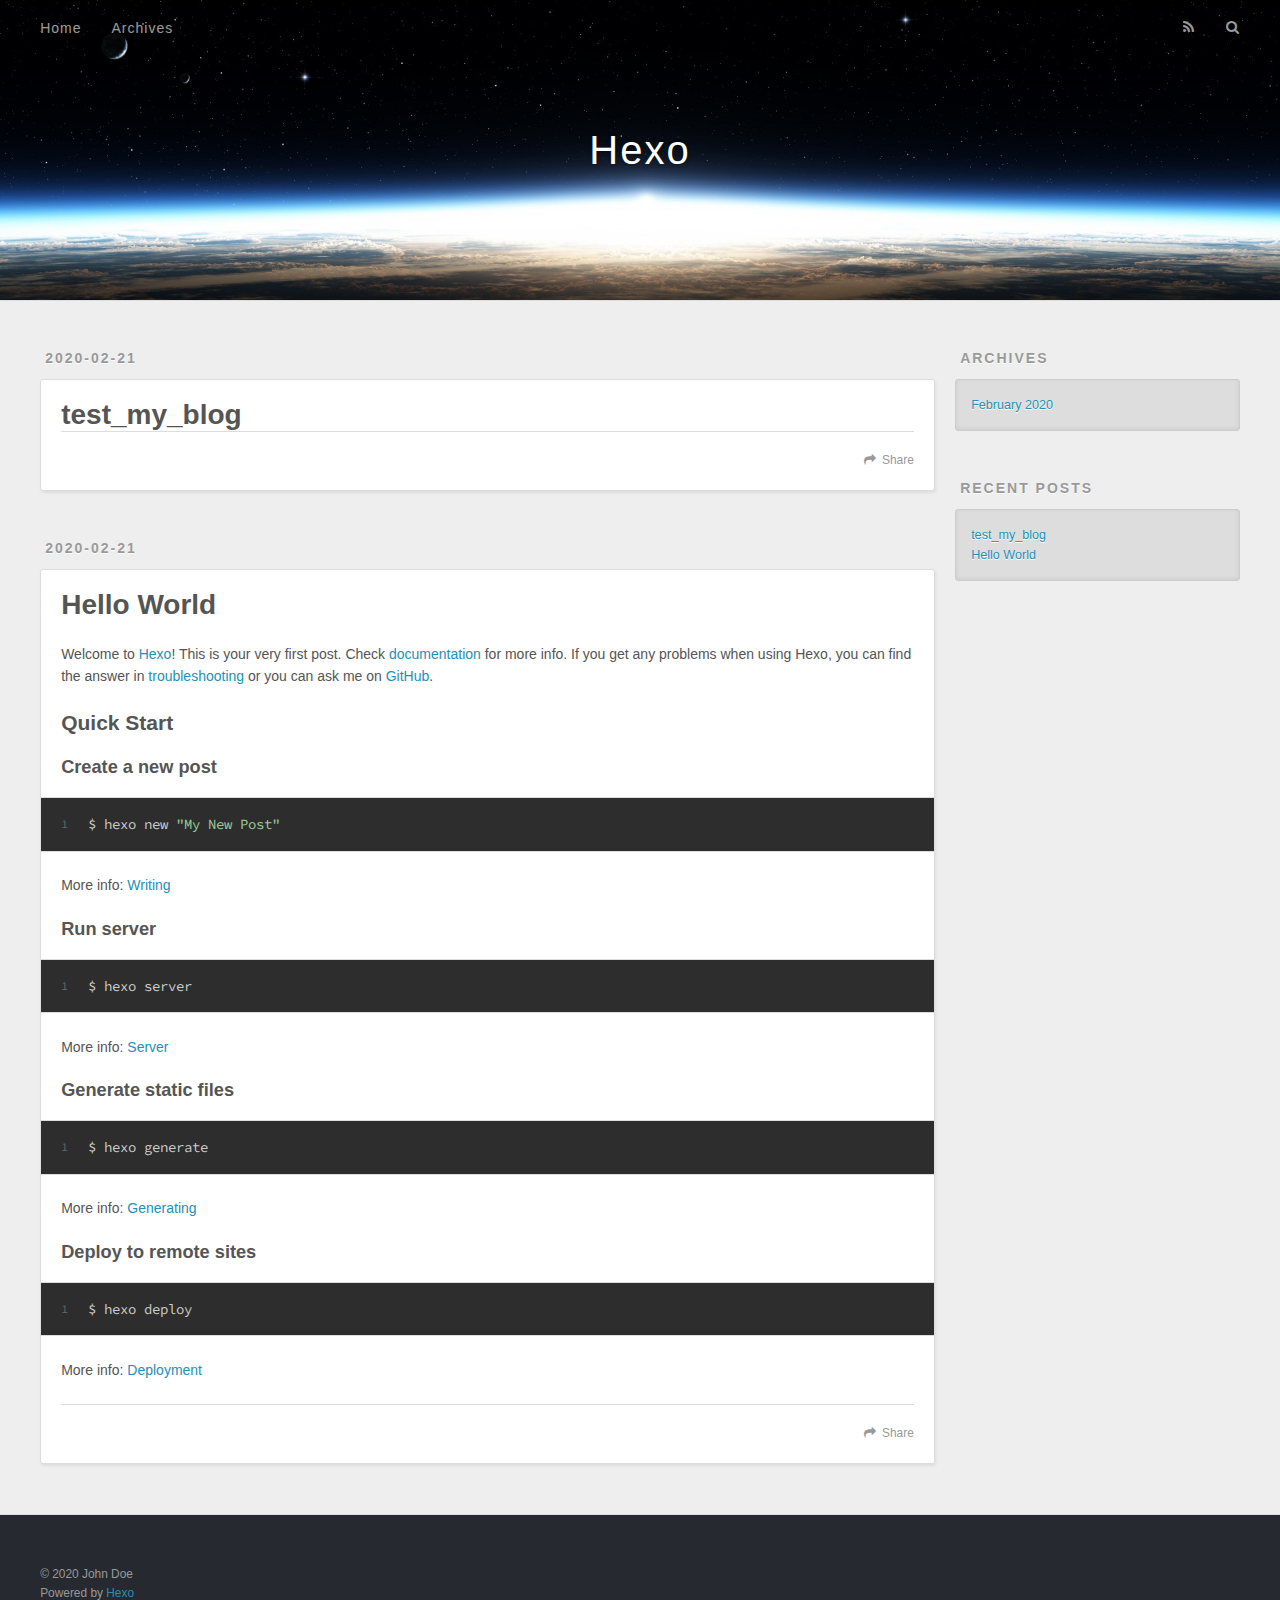
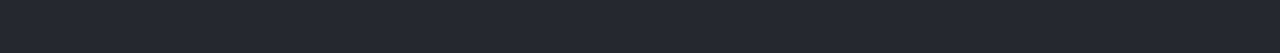
==== index.html @ 9b010bc3 "Site updated: 2020-02-21 20:29:27" ====
<!DOCTYPE html>
<html>
<head>
  <meta charset="utf-8">
  

  
  <title>Hexo</title>
  <meta name="viewport" content="width=device-width, initial-scale=1, maximum-scale=1">
  <meta property="og:type" content="website">
<meta property="og:title" content="Hexo">
<meta property="og:url" content="http://yoursite.com/index.html">
<meta property="og:site_name" content="Hexo">
<meta property="og:locale" content="en_US">
<meta property="article:author" content="John Doe">
<meta name="twitter:card" content="summary">
  
    <link rel="alternate" href="/atom.xml" title="Hexo" type="application/atom+xml">
  
  
    <link rel="icon" href="/favicon.png">
  
  
    <link href="//fonts.googleapis.com/css?family=Source+Code+Pro" rel="stylesheet" type="text/css">
  
  
<link rel="stylesheet" href="/css/style.css">

<meta name="generator" content="Hexo 4.2.0"></head>

<body>
  <div id="container">
    <div id="wrap">
      <header id="header">
  <div id="banner"></div>
  <div id="header-outer" class="outer">
    <div id="header-title" class="inner">
      <h1 id="logo-wrap">
        <a href="/" id="logo">Hexo</a>
      </h1>
      
    </div>
    <div id="header-inner" class="inner">
      <nav id="main-nav">
        <a id="main-nav-toggle" class="nav-icon"></a>
        
          <a class="main-nav-link" href="/">Home</a>
        
          <a class="main-nav-link" href="/archives">Archives</a>
        
      </nav>
      <nav id="sub-nav">
        
          <a id="nav-rss-link" class="nav-icon" href="/atom.xml" title="RSS Feed"></a>
        
        <a id="nav-search-btn" class="nav-icon" title="Search"></a>
      </nav>
      <div id="search-form-wrap">
        <form action="//google.com/search" method="get" accept-charset="UTF-8" class="search-form"><input type="search" name="q" class="search-form-input" placeholder="Search"><button type="submit" class="search-form-submit">&#xF002;</button><input type="hidden" name="sitesearch" value="http://yoursite.com"></form>
      </div>
    </div>
  </div>
</header>
      <div class="outer">
        <section id="main">
  
    <article id="post-test-my-blog" class="article article-type-post" itemscope itemprop="blogPost">
  <div class="article-meta">
    <a href="/2020/02/21/test-my-blog/" class="article-date">
  <time datetime="2020-02-21T12:22:37.000Z" itemprop="datePublished">2020-02-21</time>
</a>
    
  </div>
  <div class="article-inner">
    
    
      <header class="article-header">
        
  
    <h1 itemprop="name">
      <a class="article-title" href="/2020/02/21/test-my-blog/">test_my_blog</a>
    </h1>
  

      </header>
    
    <div class="article-entry" itemprop="articleBody">
      
        
      
    </div>
    <footer class="article-footer">
      <a data-url="http://yoursite.com/2020/02/21/test-my-blog/" data-id="ck6w5ihgx0000rcv45gil0htd" class="article-share-link">Share</a>
      
      
    </footer>
  </div>
  
</article>


  
    <article id="post-hello-world" class="article article-type-post" itemscope itemprop="blogPost">
  <div class="article-meta">
    <a href="/2020/02/21/hello-world/" class="article-date">
  <time datetime="2020-02-21T11:59:11.196Z" itemprop="datePublished">2020-02-21</time>
</a>
    
  </div>
  <div class="article-inner">
    
    
      <header class="article-header">
        
  
    <h1 itemprop="name">
      <a class="article-title" href="/2020/02/21/hello-world/">Hello World</a>
    </h1>
  

      </header>
    
    <div class="article-entry" itemprop="articleBody">
      
        <p>Welcome to <a href="https://hexo.io/" target="_blank" rel="noopener">Hexo</a>! This is your very first post. Check <a href="https://hexo.io/docs/" target="_blank" rel="noopener">documentation</a> for more info. If you get any problems when using Hexo, you can find the answer in <a href="https://hexo.io/docs/troubleshooting.html" target="_blank" rel="noopener">troubleshooting</a> or you can ask me on <a href="https://github.com/hexojs/hexo/issues" target="_blank" rel="noopener">GitHub</a>.</p>
<h2 id="Quick-Start"><a href="#Quick-Start" class="headerlink" title="Quick Start"></a>Quick Start</h2><h3 id="Create-a-new-post"><a href="#Create-a-new-post" class="headerlink" title="Create a new post"></a>Create a new post</h3><figure class="highlight bash"><table><tr><td class="gutter"><pre><span class="line">1</span><br></pre></td><td class="code"><pre><span class="line">$ hexo new <span class="string">"My New Post"</span></span><br></pre></td></tr></table></figure>

<p>More info: <a href="https://hexo.io/docs/writing.html" target="_blank" rel="noopener">Writing</a></p>
<h3 id="Run-server"><a href="#Run-server" class="headerlink" title="Run server"></a>Run server</h3><figure class="highlight bash"><table><tr><td class="gutter"><pre><span class="line">1</span><br></pre></td><td class="code"><pre><span class="line">$ hexo server</span><br></pre></td></tr></table></figure>

<p>More info: <a href="https://hexo.io/docs/server.html" target="_blank" rel="noopener">Server</a></p>
<h3 id="Generate-static-files"><a href="#Generate-static-files" class="headerlink" title="Generate static files"></a>Generate static files</h3><figure class="highlight bash"><table><tr><td class="gutter"><pre><span class="line">1</span><br></pre></td><td class="code"><pre><span class="line">$ hexo generate</span><br></pre></td></tr></table></figure>

<p>More info: <a href="https://hexo.io/docs/generating.html" target="_blank" rel="noopener">Generating</a></p>
<h3 id="Deploy-to-remote-sites"><a href="#Deploy-to-remote-sites" class="headerlink" title="Deploy to remote sites"></a>Deploy to remote sites</h3><figure class="highlight bash"><table><tr><td class="gutter"><pre><span class="line">1</span><br></pre></td><td class="code"><pre><span class="line">$ hexo deploy</span><br></pre></td></tr></table></figure>

<p>More info: <a href="https://hexo.io/docs/one-command-deployment.html" target="_blank" rel="noopener">Deployment</a></p>

      
    </div>
    <footer class="article-footer">
      <a data-url="http://yoursite.com/2020/02/21/hello-world/" data-id="ck6w5ihh20001rcv41kyg03ty" class="article-share-link">Share</a>
      
      
    </footer>
  </div>
  
</article>


  


</section>
        
          <aside id="sidebar">
  
    

  
    

  
    
  
    
  <div class="widget-wrap">
    <h3 class="widget-title">Archives</h3>
    <div class="widget">
      <ul class="archive-list"><li class="archive-list-item"><a class="archive-list-link" href="/archives/2020/02/">February 2020</a></li></ul>
    </div>
  </div>


  
    
  <div class="widget-wrap">
    <h3 class="widget-title">Recent Posts</h3>
    <div class="widget">
      <ul>
        
          <li>
            <a href="/2020/02/21/test-my-blog/">test_my_blog</a>
          </li>
        
          <li>
            <a href="/2020/02/21/hello-world/">Hello World</a>
          </li>
        
      </ul>
    </div>
  </div>

  
</aside>
        
      </div>
      <footer id="footer">
  
  <div class="outer">
    <div id="footer-info" class="inner">
      &copy; 2020 John Doe<br>
      Powered by <a href="http://hexo.io/" target="_blank">Hexo</a>
    </div>
  </div>
</footer>
    </div>
    <nav id="mobile-nav">
  
    <a href="/" class="mobile-nav-link">Home</a>
  
    <a href="/archives" class="mobile-nav-link">Archives</a>
  
</nav>
    

<script src="//ajax.googleapis.com/ajax/libs/jquery/2.0.3/jquery.min.js"></script>


  
<link rel="stylesheet" href="/fancybox/jquery.fancybox.css">

  
<script src="/fancybox/jquery.fancybox.pack.js"></script>




<script src="/js/script.js"></script>




  </div>
</body>
</html>
---- css/style.css ----
body {
  width: 100%;
}
body:before,
body:after {
  content: "";
  display: table;
}
body:after {
  clear: both;
}
html,
body,
div,
span,
applet,
object,
iframe,
h1,
h2,
h3,
h4,
h5,
h6,
p,
blockquote,
pre,
a,
abbr,
acronym,
address,
big,
cite,
code,
del,
dfn,
em,
img,
ins,
kbd,
q,
s,
samp,
small,
strike,
strong,
sub,
sup,
tt,
var,
dl,
dt,
dd,
ol,
ul,
li,
fieldset,
form,
label,
legend,
table,
caption,
tbody,
tfoot,
thead,
tr,
th,
td {
  margin: 0;
  padding: 0;
  border: 0;
  outline: 0;
  font-weight: inherit;
  font-style: inherit;
  font-family: inherit;
  font-size: 100%;
  vertical-align: baseline;
}
body {
  line-height: 1;
  color: #000;
  background: #fff;
}
ol,
ul {
  list-style: none;
}
table {
  border-collapse: separate;
  border-spacing: 0;
  vertical-align: middle;
}
caption,
th,
td {
  text-align: left;
  font-weight: normal;
  vertical-align: middle;
}
a img {
  border: none;
}
input,
button {
  margin: 0;
  padding: 0;
}
input::-moz-focus-inner,
button::-moz-focus-inner {
  border: 0;
  padding: 0;
}
@font-face {
  font-family: FontAwesome;
  font-style: normal;
  font-weight: normal;
  src: url("fonts/fontawesome-webfont.eot?v=#4.0.3");
  src: url("fonts/fontawesome-webfont.eot?#iefix&v=#4.0.3") format("embedded-opentype"), url("fonts/fontawesome-webfont.woff?v=#4.0.3") format("woff"), url("fonts/fontawesome-webfont.ttf?v=#4.0.3") format("truetype"), url("fonts/fontawesome-webfont.svg#fontawesomeregular?v=#4.0.3") format("svg");
}
html,
body,
#container {
  height: 100%;
}
body {
  background: #eee;
  font: 14px -apple-system, BlinkMacSystemFont, "Segoe UI", "Roboto", "Oxygen", "Ubuntu", "Cantarell", "Fira Sans", "Droid Sans", "Helvetica Neue", sans-serif;
  -webkit-text-size-adjust: 100%;
}
.outer {
  max-width: 1220px;
  margin: 0 auto;
  padding: 0 20px;
}
.outer:before,
.outer:after {
  content: "";
  display: table;
}
.outer:after {
  clear: both;
}
.inner {
  display: inline;
  float: left;
  width: 98.33333333333333%;
  margin: 0 0.833333333333333%;
}
.left,
.alignleft {
  float: left;
}
.right,
.alignright {
  float: right;
}
.clear {
  clear: both;
}
#container {
  position: relative;
}
.mobile-nav-on {
  overflow: hidden;
}
#wrap {
  height: 100%;
  width: 100%;
  position: absolute;
  top: 0;
  left: 0;
  -webkit-transition: 0.2s ease-out;
  -moz-transition: 0.2s ease-out;
  -ms-transition: 0.2s ease-out;
  transition: 0.2s ease-out;
  z-index: 1;
  background: #eee;
}
.mobile-nav-on #wrap {
  left: 280px;
}
@media screen and (min-width: 768px) {
  #main {
    display: inline;
    float: left;
    width: 73.33333333333333%;
    margin: 0 0.833333333333333%;
  }
}
.article-date,
.article-category-link,
.archive-year,
.widget-title {
  text-decoration: none;
  text-transform: uppercase;
  letter-spacing: 2px;
  color: #999;
  margin-bottom: 1em;
  margin-left: 5px;
  line-height: 1em;
  text-shadow: 0 1px #fff;
  font-weight: bold;
}
.article-inner,
.archive-article-inner {
  background: #fff;
  -webkit-box-shadow: 1px 2px 3px #ddd;
  box-shadow: 1px 2px 3px #ddd;
  border: 1px solid #ddd;
  border-radius: 3px;
}
.article-entry h1,
.widget h1 {
  font-size: 2em;
}
.article-entry h2,
.widget h2 {
  font-size: 1.5em;
}
.article-entry h3,
.widget h3 {
  font-size: 1.3em;
}
.article-entry h4,
.widget h4 {
  font-size: 1.2em;
}
.article-entry h5,
.widget h5 {
  font-size: 1em;
}
.article-entry h6,
.widget h6 {
  font-size: 1em;
  color: #999;
}
.article-entry hr,
.widget hr {
  border: 1px dashed #ddd;
}
.article-entry strong,
.widget strong {
  font-weight: bold;
}
.article-entry em,
.widget em,
.article-entry cite,
.widget cite {
  font-style: italic;
}
.article-entry sup,
.widget sup,
.article-entry sub,
.widget sub {
  font-size: 0.75em;
  line-height: 0;
  position: relative;
  vertical-align: baseline;
}
.article-entry sup,
.widget sup {
  top: -0.5em;
}
.article-entry sub,
.widget sub {
  bottom: -0.2em;
}
.article-entry small,
.widget small {
  font-size: 0.85em;
}
.article-entry acronym,
.widget acronym,
.article-entry abbr,
.widget abbr {
  border-bottom: 1px dotted;
}
.article-entry ul,
.widget ul,
.article-entry ol,
.widget ol,
.article-entry dl,
.widget dl {
  margin: 0 20px;
  line-height: 1.6em;
}
.article-entry ul ul,
.widget ul ul,
.article-entry ol ul,
.widget ol ul,
.article-entry ul ol,
.widget ul ol,
.article-entry ol ol,
.widget ol ol {
  margin-top: 0;
  margin-bottom: 0;
}
.article-entry ul,
.widget ul {
  list-style: disc;
}
.article-entry ol,
.widget ol {
  list-style: decimal;
}
.article-entry dt,
.widget dt {
  font-weight: bold;
}
#header {
  height: 300px;
  position: relative;
  border-bottom: 1px solid #ddd;
}
#header:before,
#header:after {
  content: "";
  position: absolute;
  left: 0;
  right: 0;
  height: 40px;
}
#header:before {
  top: 0;
  background: -webkit-linear-gradient(rgba(0,0,0,0.2), transparent);
  background: -moz-linear-gradient(rgba(0,0,0,0.2), transparent);
  background: -ms-linear-gradient(rgba(0,0,0,0.2), transparent);
  background: linear-gradient(rgba(0,0,0,0.2), transparent);
}
#header:after {
  bottom: 0;
  background: -webkit-linear-gradient(transparent, rgba(0,0,0,0.2));
  background: -moz-linear-gradient(transparent, rgba(0,0,0,0.2));
  background: -ms-linear-gradient(transparent, rgba(0,0,0,0.2));
  background: linear-gradient(transparent, rgba(0,0,0,0.2));
}
#header-outer {
  height: 100%;
  position: relative;
}
#header-inner {
  position: relative;
  overflow: hidden;
}
#banner {
  position: absolute;
  top: 0;
  left: 0;
  width: 100%;
  height: 100%;
  background: url("images/banner.jpg") center #000;
  -webkit-background-size: cover;
  -moz-background-size: cover;
  background-size: cover;
  z-index: -1;
}
#header-title {
  text-align: center;
  height: 40px;
  position: absolute;
  top: 50%;
  left: 0;
  margin-top: -20px;
}
#logo,
#subtitle {
  text-decoration: none;
  color: #fff;
  font-weight: 300;
  text-shadow: 0 1px 4px rgba(0,0,0,0.3);
}
#logo {
  font-size: 40px;
  line-height: 40px;
  letter-spacing: 2px;
}
#subtitle {
  font-size: 16px;
  line-height: 16px;
  letter-spacing: 1px;
}
#subtitle-wrap {
  margin-top: 16px;
}
#main-nav {
  float: left;
  margin-left: -15px;
}
.nav-icon,
.main-nav-link {
  float: left;
  color: #fff;
  opacity: 0.6;
  text-decoration: none;
  text-shadow: 0 1px rgba(0,0,0,0.2);
  -webkit-transition: opacity 0.2s;
  -moz-transition: opacity 0.2s;
  -ms-transition: opacity 0.2s;
  transition: opacity 0.2s;
  display: block;
  padding: 20px 15px;
}
.nav-icon:hover,
.main-nav-link:hover {
  opacity: 1;
}
.nav-icon {
  font-family: FontAwesome;
  text-align: center;
  font-size: 14px;
  width: 14px;
  height: 14px;
  padding: 20px 15px;
  position: relative;
  cursor: pointer;
}
.main-nav-link {
  font-weight: 300;
  letter-spacing: 1px;
}
@media screen and (max-width: 479px) {
  .main-nav-link {
    display: none;
  }
}
#main-nav-toggle {
  display: none;
}
#main-nav-toggle:before {
  content: "\f0c9";
}
@media screen and (max-width: 479px) {
  #main-nav-toggle {
    display: block;
  }
}
#sub-nav {
  float: right;
  margin-right: -15px;
}
#nav-rss-link:before {
  content: "\f09e";
}
#nav-search-btn:before {
  content: "\f002";
}
#search-form-wrap {
  position: absolute;
  top: 15px;
  width: 150px;
  height: 30px;
  right: -150px;
  opacity: 0;
  -webkit-transition: 0.2s ease-out;
  -moz-transition: 0.2s ease-out;
  -ms-transition: 0.2s ease-out;
  transition: 0.2s ease-out;
}
#search-form-wrap.on {
  opacity: 1;
  right: 0;
}
@media screen and (max-width: 479px) {
  #search-form-wrap {
    width: 100%;
    right: -100%;
  }
}
.search-form {
  position: absolute;
  top: 0;
  left: 0;
  right: 0;
  background: #fff;
  padding: 5px 15px;
  border-radius: 15px;
  -webkit-box-shadow: 0 0 10px rgba(0,0,0,0.3);
  box-shadow: 0 0 10px rgba(0,0,0,0.3);
}
.search-form-input {
  border: none;
  background: none;
  color: #555;
  width: 100%;
  font: 13px -apple-system, BlinkMacSystemFont, "Segoe UI", "Roboto", "Oxygen", "Ubuntu", "Cantarell", "Fira Sans", "Droid Sans", "Helvetica Neue", sans-serif;
  outline: none;
}
.search-form-input::-webkit-search-results-decoration,
.search-form-input::-webkit-search-cancel-button {
  -webkit-appearance: none;
}
.search-form-submit {
  position: absolute;
  top: 50%;
  right: 10px;
  margin-top: -7px;
  font: 13px FontAwesome;
  border: none;
  background: none;
  color: #bbb;
  cursor: pointer;
}
.search-form-submit:hover,
.search-form-submit:focus {
  color: #777;
}
.article {
  margin: 50px 0;
}
.article-inner {
  overflow: hidden;
}
.article-meta:before,
.article-meta:after {
  content: "";
  display: table;
}
.article-meta:after {
  clear: both;
}
.article-date {
  float: left;
}
.article-category {
  float: left;
  line-height: 1em;
  color: #ccc;
  text-shadow: 0 1px #fff;
  margin-left: 8px;
}
.article-category:before {
  content: "\2022";
}
.article-category-link {
  margin: 0 12px 1em;
}
.article-header {
  padding: 20px 20px 0;
}
.article-title {
  text-decoration: none;
  font-size: 2em;
  font-weight: bold;
  color: #555;
  line-height: 1.1em;
  -webkit-transition: color 0.2s;
  -moz-transition: color 0.2s;
  -ms-transition: color 0.2s;
  transition: color 0.2s;
}
a.article-title:hover {
  color: #258fb8;
}
.article-entry {
  color: #555;
  padding: 0 20px;
}
.article-entry:before,
.article-entry:after {
  content: "";
  display: table;
}
.article-entry:after {
  clear: both;
}
.article-entry p,
.article-entry table {
  line-height: 1.6em;
  margin: 1.6em 0;
}
.article-entry h1,
.article-entry h2,
.article-entry h3,
.article-entry h4,
.article-entry h5,
.article-entry h6 {
  font-weight: bold;
}
.article-entry h1,
.article-entry h2,
.article-entry h3,
.article-entry h4,
.article-entry h5,
.article-entry h6 {
  line-height: 1.1em;
  margin: 1.1em 0;
}
.article-entry a {
  color: #258fb8;
  text-decoration: none;
}
.article-entry a:hover {
  text-decoration: underline;
}
.article-entry ul,
.article-entry ol,
.article-entry dl {
  margin-top: 1.6em;
  margin-bottom: 1.6em;
}
.article-entry img,
.article-entry video {
  max-width: 100%;
  height: auto;
  display: block;
  margin: auto;
}
.article-entry iframe {
  border: none;
}
.article-entry table {
  width: 100%;
  border-collapse: collapse;
  border-spacing: 0;
}
.article-entry th {
  font-weight: bold;
  border-bottom: 3px solid #ddd;
  padding-bottom: 0.5em;
}
.article-entry td {
  border-bottom: 1px solid #ddd;
  padding: 10px 0;
}
.article-entry blockquote {
  font-family: Georgia, "Times New Roman", serif;
  font-size: 1.4em;
  margin: 1.6em 20px;
  text-align: center;
}
.article-entry blockquote footer {
  font-size: 14px;
  margin: 1.6em 0;
  font-family: -apple-system, BlinkMacSystemFont, "Segoe UI", "Roboto", "Oxygen", "Ubuntu", "Cantarell", "Fira Sans", "Droid Sans", "Helvetica Neue", sans-serif;
}
.article-entry blockquote footer cite:before {
  content: "—";
  padding: 0 0.5em;
}
.article-entry .pullquote {
  text-align: left;
  width: 45%;
  margin: 0;
}
.article-entry .pullquote.left {
  margin-left: 0.5em;
  margin-right: 1em;
}
.article-entry .pullquote.right {
  margin-right: 0.5em;
  margin-left: 1em;
}
.article-entry .caption {
  color: #999;
  display: block;
  font-size: 0.9em;
  margin-top: 0.5em;
  position: relative;
  text-align: center;
}
.article-entry .video-container {
  position: relative;
  padding-top: 56.25%;
  height: 0;
  overflow: hidden;
}
.article-entry .video-container iframe,
.article-entry .video-container object,
.article-entry .video-container embed {
  position: absolute;
  top: 0;
  left: 0;
  width: 100%;
  height: 100%;
  margin-top: 0;
}
.article-more-link a {
  display: inline-block;
  line-height: 1em;
  padding: 6px 15px;
  border-radius: 15px;
  background: #eee;
  color: #999;
  text-shadow: 0 1px #fff;
  text-decoration: none;
}
.article-more-link a:hover {
  background: #258fb8;
  color: #fff;
  text-decoration: none;
  text-shadow: 0 1px #1e7293;
}
.article-footer {
  font-size: 0.85em;
  line-height: 1.6em;
  border-top: 1px solid #ddd;
  padding-top: 1.6em;
  margin: 0 20px 20px;
}
.article-footer:before,
.article-footer:after {
  content: "";
  display: table;
}
.article-footer:after {
  clear: both;
}
.article-footer a {
  color: #999;
  text-decoration: none;
}
.article-footer a:hover {
  color: #555;
}
.article-tag-list-item {
  float: left;
  margin-right: 10px;
}
.article-tag-list-link:before {
  content: "#";
}
.article-comment-link {
  float: right;
}
.article-comment-link:before {
  content: "\f075";
  font-family: FontAwesome;
  padding-right: 8px;
}
.article-share-link {
  cursor: pointer;
  float: right;
  margin-left: 20px;
}
.article-share-link:before {
  content: "\f064";
  font-family: FontAwesome;
  padding-right: 6px;
}
#article-nav {
  position: relative;
}
#article-nav:before,
#article-nav:after {
  content: "";
  display: table;
}
#article-nav:after {
  clear: both;
}
@media screen and (min-width: 768px) {
  #article-nav {
    margin: 50px 0;
  }
  #article-nav:before {
    width: 8px;
    height: 8px;
    position: absolute;
    top: 50%;
    left: 50%;
    margin-top: -4px;
    margin-left: -4px;
    content: "";
    border-radius: 50%;
    background: #ddd;
    -webkit-box-shadow: 0 1px 2px #fff;
    box-shadow: 0 1px 2px #fff;
  }
}
.article-nav-link-wrap {
  text-decoration: none;
  text-shadow: 0 1px #fff;
  color: #999;
  -webkit-box-sizing: border-box;
  -moz-box-sizing: border-box;
  box-sizing: border-box;
  margin-top: 50px;
  text-align: center;
  display: block;
}
.article-nav-link-wrap:hover {
  color: #555;
}
@media screen and (min-width: 768px) {
  .article-nav-link-wrap {
    width: 50%;
    margin-top: 0;
  }
}
@media screen and (min-width: 768px) {
  #article-nav-newer {
    float: left;
    text-align: right;
    padding-right: 20px;
  }
}
@media screen and (min-width: 768px) {
  #article-nav-older {
    float: right;
    text-align: left;
    padding-left: 20px;
  }
}
.article-nav-caption {
  text-transform: uppercase;
  letter-spacing: 2px;
  color: #ddd;
  line-height: 1em;
  font-weight: bold;
}
#article-nav-newer .article-nav-caption {
  margin-right: -2px;
}
.article-nav-title {
  font-size: 0.85em;
  line-height: 1.6em;
  margin-top: 0.5em;
}
.article-share-box {
  position: absolute;
  display: none;
  background: #fff;
  -webkit-box-shadow: 1px 2px 10px rgba(0,0,0,0.2);
  box-shadow: 1px 2px 10px rgba(0,0,0,0.2);
  border-radius: 3px;
  margin-left: -145px;
  overflow: hidden;
  z-index: 1;
}
.article-share-box.on {
  display: block;
}
.article-share-input {
  width: 100%;
  background: none;
  -webkit-box-sizing: border-box;
  -moz-box-sizing: border-box;
  box-sizing: border-box;
  font: 14px -apple-system, BlinkMacSystemFont, "Segoe UI", "Roboto", "Oxygen", "Ubuntu", "Cantarell", "Fira Sans", "Droid Sans", "Helvetica Neue", sans-serif;
  padding: 0 15px;
  color: #555;
  outline: none;
  border: 1px solid #ddd;
  border-radius: 3px 3px 0 0;
  height: 36px;
  line-height: 36px;
}
.article-share-links {
  background: #eee;
}
.article-share-links:before,
.article-share-links:after {
  content: "";
  display: table;
}
.article-share-links:after {
  clear: both;
}
.article-share-twitter,
.article-share-facebook,
.article-share-pinterest,
.article-share-google {
  width: 50px;
  height: 36px;
  display: block;
  float: left;
  position: relative;
  color: #999;
  text-shadow: 0 1px #fff;
}
.article-share-twitter:before,
.article-share-facebook:before,
.article-share-pinterest:before,
.article-share-google:before {
  font-size: 20px;
  font-family: FontAwesome;
  width: 20px;
  height: 20px;
  position: absolute;
  top: 50%;
  left: 50%;
  margin-top: -10px;
  margin-left: -10px;
  text-align: center;
}
.article-share-twitter:hover,
.article-share-facebook:hover,
.article-share-pinterest:hover,
.article-share-google:hover {
  color: #fff;
}
.article-share-twitter:before {
  content: "\f099";
}
.article-share-twitter:hover {
  background: #00aced;
  text-shadow: 0 1px #008abe;
}
.article-share-facebook:before {
  content: "\f09a";
}
.article-share-facebook:hover {
  background: #3b5998;
  text-shadow: 0 1px #2f477a;
}
.article-share-pinterest:before {
  content: "\f0d2";
}
.article-share-pinterest:hover {
  background: #cb2027;
  text-shadow: 0 1px #a21a1f;
}
.article-share-google:before {
  content: "\f0d5";
}
.article-share-google:hover {
  background: #dd4b39;
  text-shadow: 0 1px #be3221;
}
.article-gallery {
  background: #000;
  position: relative;
}
.article-gallery-photos {
  position: relative;
  overflow: hidden;
}
.article-gallery-img {
  display: none;
  max-width: 100%;
}
.article-gallery-img:first-child {
  display: block;
}
.article-gallery-img.loaded {
  position: absolute;
  display: block;
}
.article-gallery-img img {
  display: block;
  max-width: 100%;
  margin: 0 auto;
}
#comments {
  background: #fff;
  -webkit-box-shadow: 1px 2px 3px #ddd;
  box-shadow: 1px 2px 3px #ddd;
  padding: 20px;
  border: 1px solid #ddd;
  border-radius: 3px;
  margin: 50px 0;
}
#comments a {
  color: #258fb8;
}
.archives-wrap {
  margin: 50px 0;
}
.archives:before,
.archives:after {
  content: "";
  display: table;
}
.archives:after {
  clear: both;
}
.archive-year-wrap {
  margin-bottom: 1em;
}
.archives {
  -webkit-column-gap: 10px;
  -moz-column-gap: 10px;
  column-gap: 10px;
}
@media screen and (min-width: 480px) and (max-width: 767px) {
  .archives {
    -webkit-column-count: 2;
    -moz-column-count: 2;
    column-count: 2;
  }
}
@media screen and (min-width: 768px) {
  .archives {
    -webkit-column-count: 3;
    -moz-column-count: 3;
    column-count: 3;
  }
}
.archive-article {
  -webkit-column-break-inside: avoid;
  page-break-inside: avoid;
  overflow: hidden;
  break-inside: avoid-column;
}
.archive-article-inner {
  padding: 10px;
  margin-bottom: 15px;
}
.archive-article-title {
  text-decoration: none;
  font-weight: bold;
  color: #555;
  -webkit-transition: color 0.2s;
  -moz-transition: color 0.2s;
  -ms-transition: color 0.2s;
  transition: color 0.2s;
  line-height: 1.6em;
}
.archive-article-title:hover {
  color: #258fb8;
}
.archive-article-footer {
  margin-top: 1em;
}
.archive-article-date {
  color: #999;
  text-decoration: none;
  font-size: 0.85em;
  line-height: 1em;
  margin-bottom: 0.5em;
  display: block;
}
#page-nav {
  margin: 50px auto;
  background: #fff;
  -webkit-box-shadow: 1px 2px 3px #ddd;
  box-shadow: 1px 2px 3px #ddd;
  border: 1px solid #ddd;
  border-radius: 3px;
  text-align: center;
  color: #999;
  overflow: hidden;
}
#page-nav:before,
#page-nav:after {
  content: "";
  display: table;
}
#page-nav:after {
  clear: both;
}
#page-nav a,
#page-nav span {
  padding: 10px 20px;
  line-height: 1;
  height: 2ex;
}
#page-nav a {
  color: #999;
  text-decoration: none;
}
#page-nav a:hover {
  background: #999;
  color: #fff;
}
#page-nav .prev {
  float: left;
}
#page-nav .next {
  float: right;
}
#page-nav .page-number {
  display: inline-block;
}
@media screen and (max-width: 479px) {
  #page-nav .page-number {
    display: none;
  }
}
#page-nav .current {
  color: #555;
  font-weight: bold;
}
#page-nav .space {
  color: #ddd;
}
#footer {
  background: #262a30;
  padding: 50px 0;
  border-top: 1px solid #ddd;
  color: #999;
}
#footer a {
  color: #258fb8;
  text-decoration: none;
}
#footer a:hover {
  text-decoration: underline;
}
#footer-info {
  line-height: 1.6em;
  font-size: 0.85em;
}
.article-entry pre,
.article-entry .highlight {
  background: #2d2d2d;
  margin: 0 -20px;
  padding: 15px 20px;
  border-style: solid;
  border-color: #ddd;
  border-width: 1px 0;
  overflow: auto;
  color: #ccc;
  line-height: 22.400000000000002px;
}
.article-entry .highlight .gutter pre,
.article-entry .gist .gist-file .gist-data .line-numbers {
  color: #666;
  font-size: 0.85em;
}
.article-entry pre,
.article-entry code {
  font-family: "Source Code Pro", Consolas, Monaco, Menlo, Consolas, monospace;
}
.article-entry code {
  background: #eee;
  text-shadow: 0 1px #fff;
  padding: 0 0.3em;
}
.article-entry pre code {
  background: none;
  text-shadow: none;
  padding: 0;
}
.article-entry .highlight pre {
  border: none;
  margin: 0;
  padding: 0;
}
.article-entry .highlight table {
  margin: 0;
  width: auto;
}
.article-entry .highlight td {
  border: none;
  padding: 0;
}
.article-entry .highlight figcaption {
  font-size: 0.85em;
  color: #999;
  line-height: 1em;
  margin-bottom: 1em;
}
.article-entry .highlight figcaption:before,
.article-entry .highlight figcaption:after {
  content: "";
  display: table;
}
.article-entry .highlight figcaption:after {
  clear: both;
}
.article-entry .highlight figcaption a {
  float: right;
}
.article-entry .highlight .gutter pre {
  text-align: right;
  padding-right: 20px;
}
.article-entry .highlight .line {
  height: 22.400000000000002px;
}
.article-entry .highlight .line.marked {
  background: #515151;
}
.article-entry .gist {
  margin: 0 -20px;
  border-style: solid;
  border-color: #ddd;
  border-width: 1px 0;
  background: #2d2d2d;
  padding: 15px 20px 15px 0;
}
.article-entry .gist .gist-file {
  border: none;
  font-family: "Source Code Pro", Consolas, Monaco, Menlo, Consolas, monospace;
  margin: 0;
}
.article-entry .gist .gist-file .gist-data {
  background: none;
  border: none;
}
.article-entry .gist .gist-file .gist-data .line-numbers {
  background: none;
  border: none;
  padding: 0 20px 0 0;
}
.article-entry .gist .gist-file .gist-data .line-data {
  padding: 0 !important;
}
.article-entry .gist .gist-file .highlight {
  margin: 0;
  padding: 0;
  border: none;
}
.article-entry .gist .gist-file .gist-meta {
  background: #2d2d2d;
  color: #999;
  font: 0.85em -apple-system, BlinkMacSystemFont, "Segoe UI", "Roboto", "Oxygen", "Ubuntu", "Cantarell", "Fira Sans", "Droid Sans", "Helvetica Neue", sans-serif;
  text-shadow: 0 0;
  padding: 0;
  margin-top: 1em;
  margin-left: 20px;
}
.article-entry .gist .gist-file .gist-meta a {
  color: #258fb8;
  font-weight: normal;
}
.article-entry .gist .gist-file .gist-meta a:hover {
  text-decoration: underline;
}
pre .comment,
pre .title {
  color: #999;
}
pre .variable,
pre .attribute,
pre .tag,
pre .regexp,
pre .ruby .constant,
pre .xml .tag .title,
pre .xml .pi,
pre .xml .doctype,
pre .html .doctype,
pre .css .id,
pre .css .class,
pre .css .pseudo {
  color: #f2777a;
}
pre .number,
pre .preprocessor,
pre .built_in,
pre .literal,
pre .params,
pre .constant {
  color: #f99157;
}
pre .class,
pre .ruby .class .title,
pre .css .rules .attribute {
  color: #9c9;
}
pre .string,
pre .value,
pre .inheritance,
pre .header,
pre .ruby .symbol,
pre .xml .cdata {
  color: #9c9;
}
pre .css .hexcolor {
  color: #6cc;
}
pre .function,
pre .python .decorator,
pre .python .title,
pre .ruby .function .title,
pre .ruby .title .keyword,
pre .perl .sub,
pre .javascript .title,
pre .coffeescript .title {
  color: #69c;
}
pre .keyword,
pre .javascript .function {
  color: #c9c;
}
@media screen and (max-width: 479px) {
  #mobile-nav {
    position: absolute;
    top: 0;
    left: 0;
    width: 280px;
    height: 100%;
    background: #191919;
    border-right: 1px solid #fff;
  }
}
@media screen and (max-width: 479px) {
  .mobile-nav-link {
    display: block;
    color: #999;
    text-decoration: none;
    padding: 15px 20px;
    font-weight: bold;
  }
  .mobile-nav-link:hover {
    color: #fff;
  }
}
@media screen and (min-width: 768px) {
  #sidebar {
    display: inline;
    float: left;
    width: 23.333333333333332%;
    margin: 0 0.833333333333333%;
  }
}
.widget-wrap {
  margin: 50px 0;
}
.widget {
  color: #777;
  text-shadow: 0 1px #fff;
  background: #ddd;
  -webkit-box-shadow: 0 -1px 4px #ccc inset;
  box-shadow: 0 -1px 4px #ccc inset;
  border: 1px solid #ccc;
  padding: 15px;
  border-radius: 3px;
}
.widget a {
  color: #258fb8;
  text-decoration: none;
}
.widget a:hover {
  text-decoration: underline;
}
.widget ul ul,
.widget ol ul,
.widget dl ul,
.widget ul ol,
.widget ol ol,
.widget dl ol,
.widget ul dl,
.widget ol dl,
.widget dl dl {
  margin-left: 15px;
  list-style: disc;
}
.widget {
  line-height: 1.6em;
  word-wrap: break-word;
  font-size: 0.9em;
}
.widget ul,
.widget ol {
  list-style: none;
  margin: 0;
}
.widget ul ul,
.widget ol ul,
.widget ul ol,
.widget ol ol {
  margin: 0 20px;
}
.widget ul ul,
.widget ol ul {
  list-style: disc;
}
.widget ul ol,
.widget ol ol {
  list-style: decimal;
}
.category-list-count,
.tag-list-count,
.archive-list-count {
  padding-left: 5px;
  color: #999;
  font-size: 0.85em;
}
.category-list-count:before,
.tag-list-count:before,
.archive-list-count:before {
  content: "(";
}
.category-list-count:after,
.tag-list-count:after,
.archive-list-count:after {
  content: ")";
}
.tagcloud a {
  margin-right: 5px;
  display: inline-block;
}
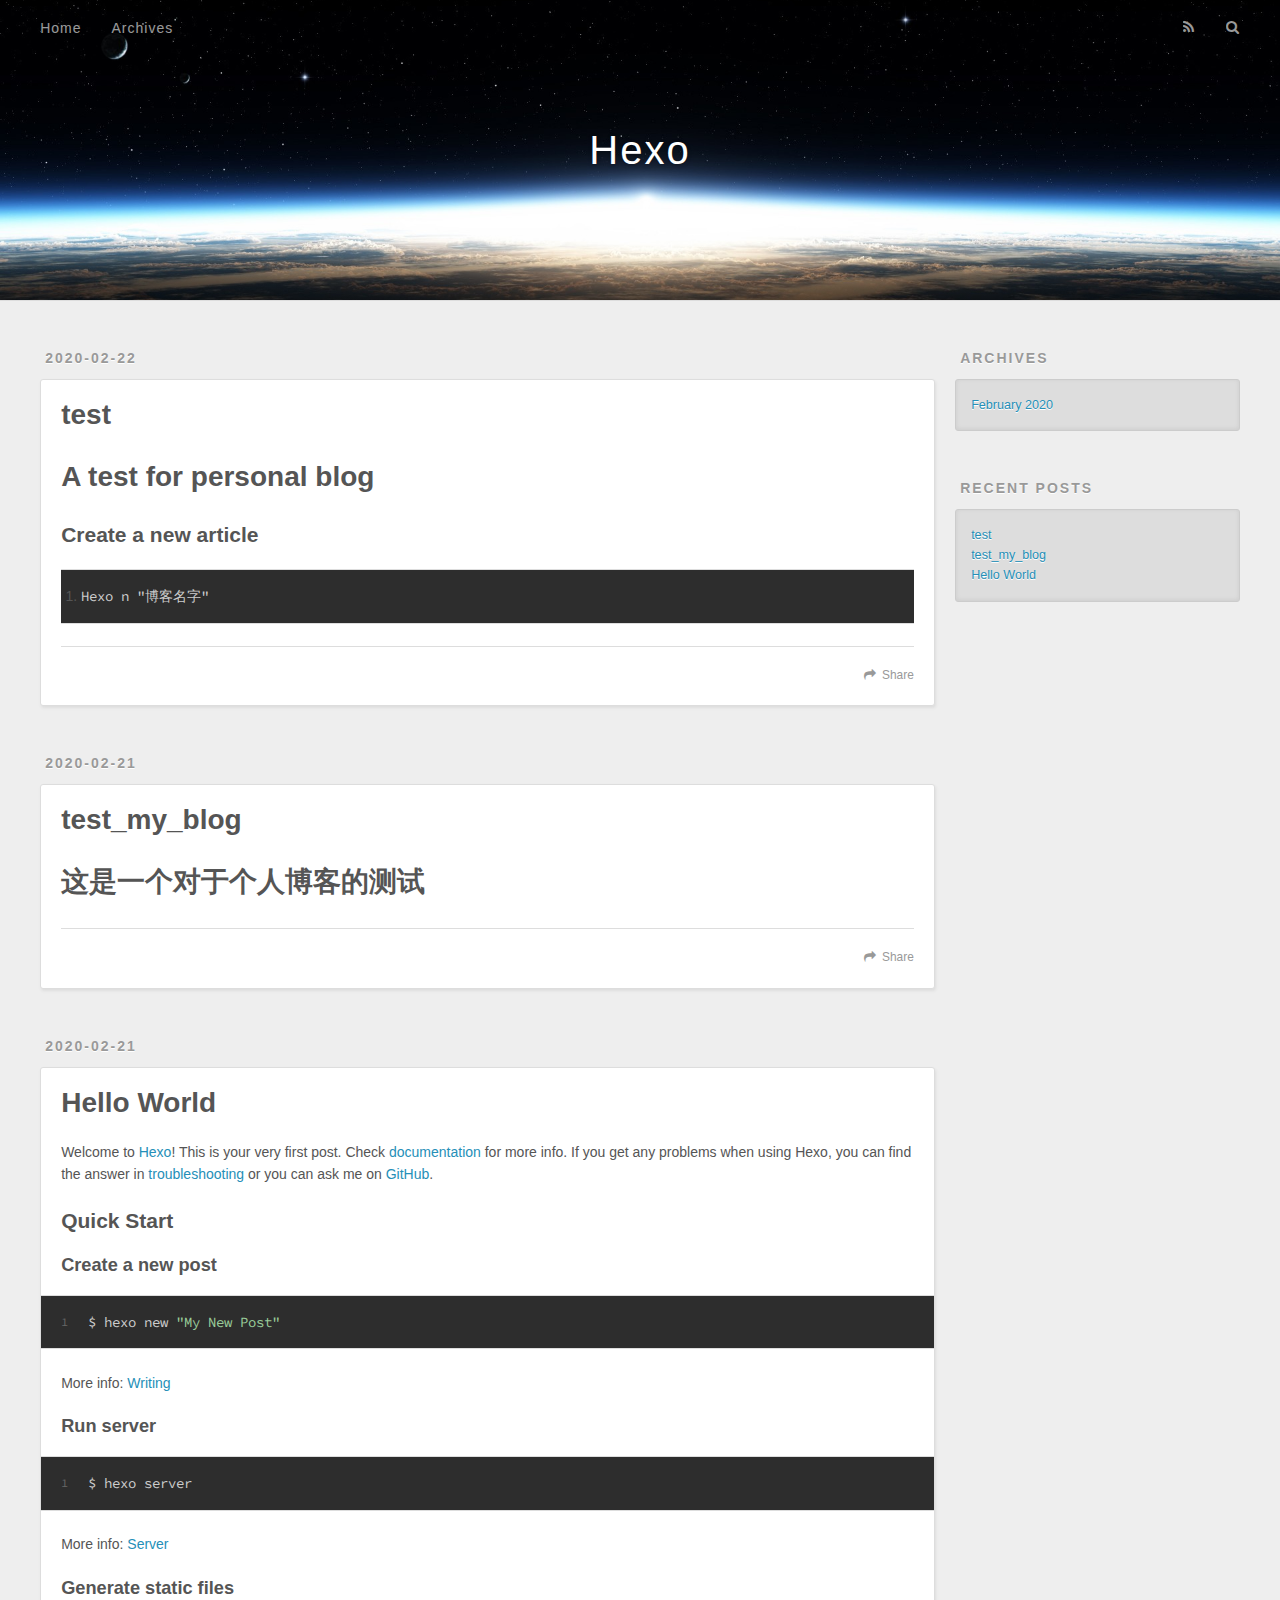
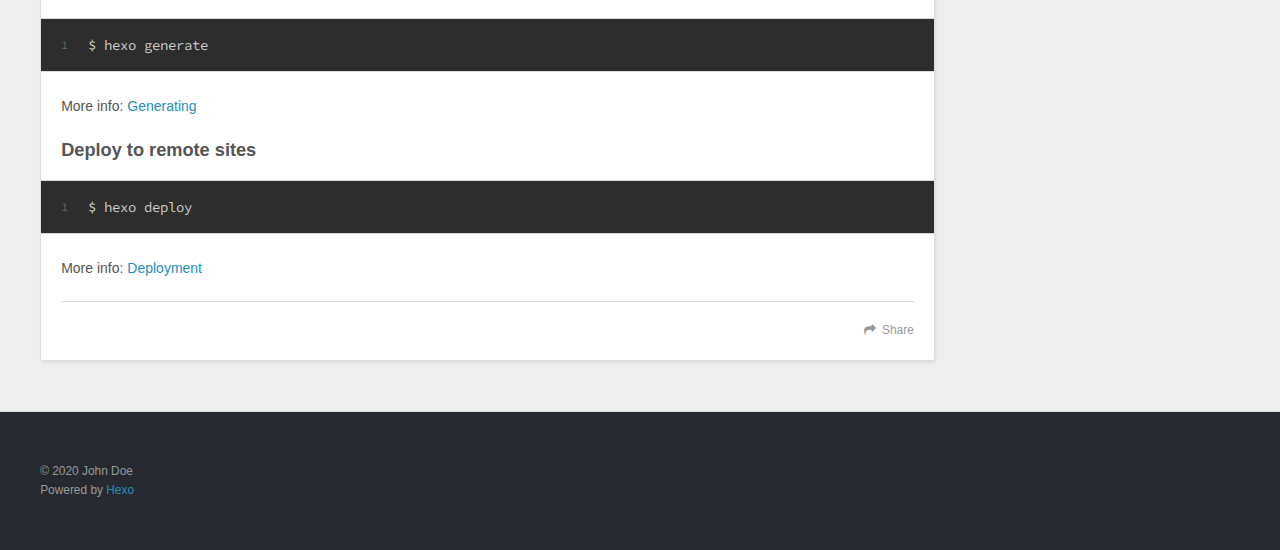
==== commit bf8ea559: "Site updated: 2020-02-22 09:53:26" ====
--- a/index.html
+++ b/index.html
@@ -64,6 +64,45 @@
       <div class="outer">
         <section id="main">
   
+    <article id="post-test" class="article article-type-post" itemscope itemprop="blogPost">
+  <div class="article-meta">
+    <a href="/2020/02/22/test/" class="article-date">
+  <time datetime="2020-02-22T01:49:38.000Z" itemprop="datePublished">2020-02-22</time>
+</a>
+    
+  </div>
+  <div class="article-inner">
+    
+    
+      <header class="article-header">
+        
+  
+    <h1 itemprop="name">
+      <a class="article-title" href="/2020/02/22/test/">test</a>
+    </h1>
+  
+
+      </header>
+    
+    <div class="article-entry" itemprop="articleBody">
+      
+        <h1 id="A-test-for-personal-blog"><a href="#A-test-for-personal-blog" class="headerlink" title="A test for personal blog"></a>A test for personal blog</h1><h2 id="Create-a-new-article"><a href="#Create-a-new-article" class="headerlink" title="Create a new article"></a>Create a new article</h2><ol>
+<li><pre><code>Hexo n &quot;博客名字&quot;</code></pre></li>
+</ol>
+
+      
+    </div>
+    <footer class="article-footer">
+      <a data-url="http://yoursite.com/2020/02/22/test/" data-id="ck6wy5pbw0000bkv4h3fu72ty" class="article-share-link">Share</a>
+      
+      
+    </footer>
+  </div>
+  
+</article>
+
+
+  
     <article id="post-test-my-blog" class="article article-type-post" itemscope itemprop="blogPost">
   <div class="article-meta">
     <a href="/2020/02/21/test-my-blog/" class="article-date">
@@ -86,11 +125,11 @@
     
     <div class="article-entry" itemprop="articleBody">
       
-        
+        <h1 id="这是一个对于个人博客的测试"><a href="#这是一个对于个人博客的测试" class="headerlink" title="这是一个对于个人博客的测试"></a>这是一个对于个人博客的测试</h1>
       
     </div>
     <footer class="article-footer">
-      <a data-url="http://yoursite.com/2020/02/21/test-my-blog/" data-id="ck6w5ihgx0000rcv45gil0htd" class="article-share-link">Share</a>
+      <a data-url="http://yoursite.com/2020/02/21/test-my-blog/" data-id="ck6wxux090000dwv4fm0pgoau" class="article-share-link">Share</a>
       
       
     </footer>
@@ -139,7 +178,7 @@
       
     </div>
     <footer class="article-footer">
-      <a data-url="http://yoursite.com/2020/02/21/hello-world/" data-id="ck6w5ihh20001rcv41kyg03ty" class="article-share-link">Share</a>
+      <a data-url="http://yoursite.com/2020/02/21/hello-world/" data-id="ck6wxux0e0001dwv44ydf99mg" class="article-share-link">Share</a>
       
       
     </footer>
@@ -180,6 +219,10 @@
       <ul>
         
           <li>
+            <a href="/2020/02/22/test/">test</a>
+          </li>
+        
+          <li>
             <a href="/2020/02/21/test-my-blog/">test_my_blog</a>
           </li>
         
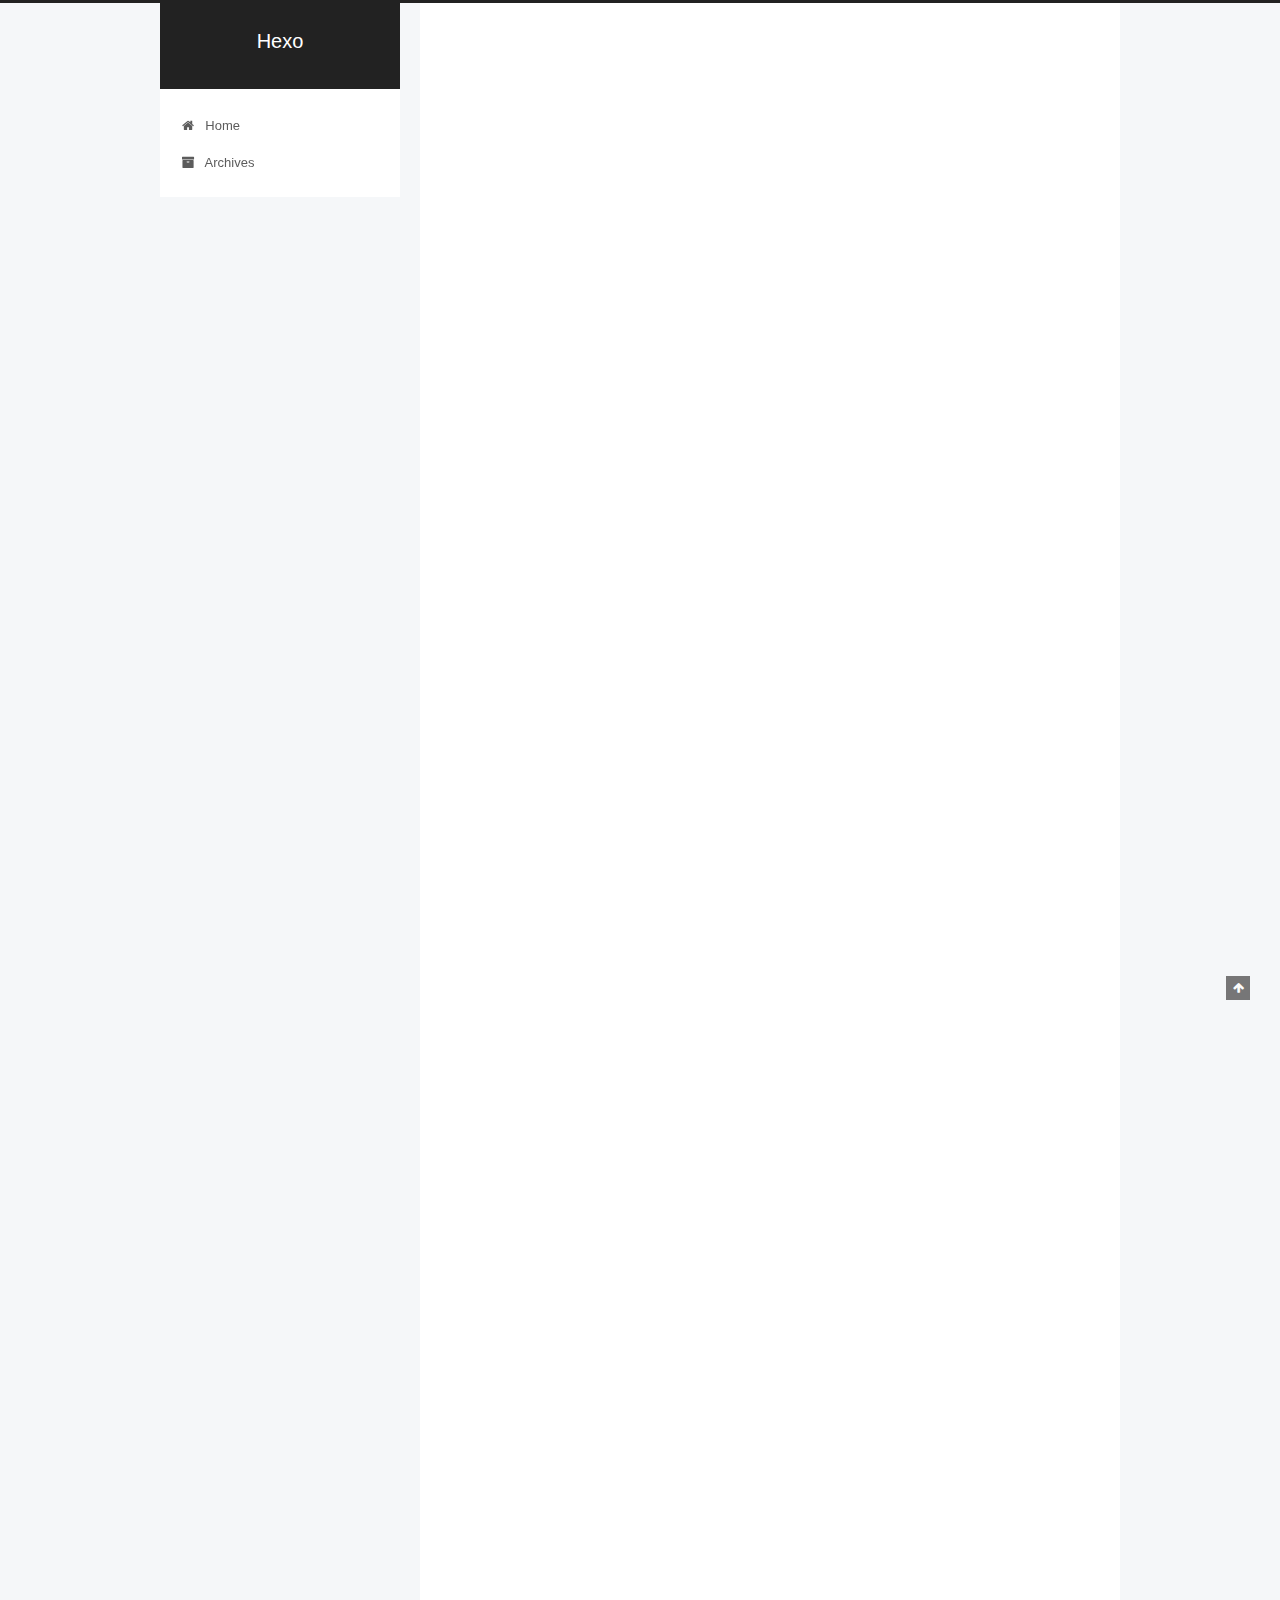
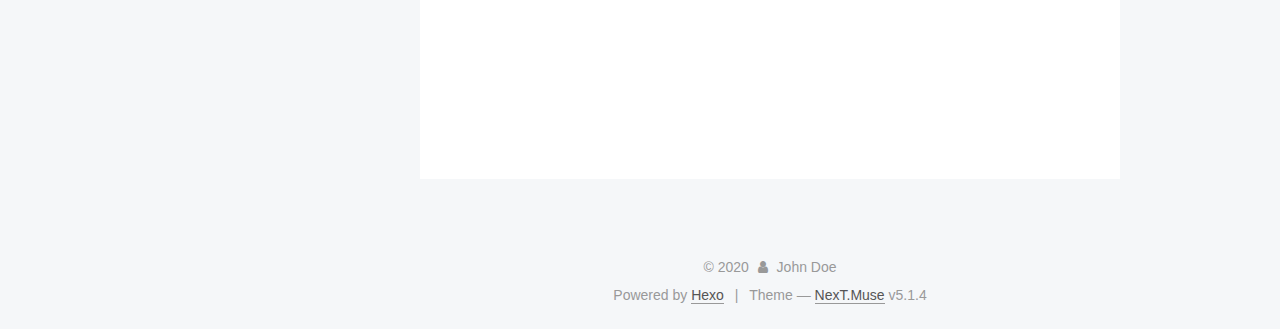
==== commit b6fbe917: "Site updated: 2020-02-22 20:20:39" ====
--- a/index.html
+++ b/index.html
@@ -1,279 +1,861 @@
 <!DOCTYPE html>
-<html>
+
+
+
+  
+
+
+<html class="theme-next muse use-motion" lang="en">
 <head>
-  <meta charset="utf-8">
-  
-
-  
-  <title>Hexo</title>
-  <meta name="viewport" content="width=device-width, initial-scale=1, maximum-scale=1">
-  <meta property="og:type" content="website">
+  <meta charset="UTF-8"/>
+<meta http-equiv="X-UA-Compatible" content="IE=edge" />
+<meta name="viewport" content="width=device-width, initial-scale=1, maximum-scale=1"/>
+<meta name="theme-color" content="#222">
+
+
+
+
+
+
+
+
+
+<meta http-equiv="Cache-Control" content="no-transform" />
+<meta http-equiv="Cache-Control" content="no-siteapp" />
+
+
+
+
+
+
+
+
+
+
+
+
+
+
+
+
+  
+  
+  <link href="/lib/fancybox/source/jquery.fancybox.css?v=2.1.5" rel="stylesheet" type="text/css" />
+
+
+
+
+
+
+
+<link href="/lib/font-awesome/css/font-awesome.min.css?v=4.6.2" rel="stylesheet" type="text/css" />
+
+<link href="/css/main.css?v=5.1.4" rel="stylesheet" type="text/css" />
+
+
+  <link rel="apple-touch-icon" sizes="180x180" href="/images/apple-touch-icon-next.png?v=5.1.4">
+
+
+  <link rel="icon" type="image/png" sizes="32x32" href="/images/favicon-32x32-next.png?v=5.1.4">
+
+
+  <link rel="icon" type="image/png" sizes="16x16" href="/images/favicon-16x16-next.png?v=5.1.4">
+
+
+  <link rel="mask-icon" href="/images/logo.svg?v=5.1.4" color="#222">
+
+
+
+
+
+  <meta name="keywords" content="Hexo, NexT" />
+
+
+
+
+
+
+
+
+
+
+<meta property="og:type" content="website">
 <meta property="og:title" content="Hexo">
 <meta property="og:url" content="http://yoursite.com/index.html">
 <meta property="og:site_name" content="Hexo">
 <meta property="og:locale" content="en_US">
 <meta property="article:author" content="John Doe">
 <meta name="twitter:card" content="summary">
-  
-    <link rel="alternate" href="/atom.xml" title="Hexo" type="application/atom+xml">
-  
-  
-    <link rel="icon" href="/favicon.png">
-  
-  
-    <link href="//fonts.googleapis.com/css?family=Source+Code+Pro" rel="stylesheet" type="text/css">
-  
-  
-<link rel="stylesheet" href="/css/style.css">
+
+
+
+<script type="text/javascript" id="hexo.configurations">
+  var NexT = window.NexT || {};
+  var CONFIG = {
+    root: '/',
+    scheme: 'Muse',
+    version: '5.1.4',
+    sidebar: {"position":"left","display":"post","offset":12,"b2t":false,"scrollpercent":false,"onmobile":false},
+    fancybox: true,
+    tabs: true,
+    motion: {"enable":true,"async":false,"transition":{"post_block":"fadeIn","post_header":"slideDownIn","post_body":"slideDownIn","coll_header":"slideLeftIn","sidebar":"slideUpIn"}},
+    duoshuo: {
+      userId: '0',
+      author: 'Author'
+    },
+    algolia: {
+      applicationID: '',
+      apiKey: '',
+      indexName: '',
+      hits: {"per_page":10},
+      labels: {"input_placeholder":"Search for Posts","hits_empty":"We didn't find any results for the search: ${query}","hits_stats":"${hits} results found in ${time} ms"}
+    }
+  };
+</script>
+
+
+
+  <link rel="canonical" href="http://yoursite.com/"/>
+
+
+
+
+
+  <title>Hexo</title>
+  
+
+
+
+
+
+
+
 
 <meta name="generator" content="Hexo 4.2.0"></head>
 
-<body>
-  <div id="container">
-    <div id="wrap">
-      <header id="header">
-  <div id="banner"></div>
-  <div id="header-outer" class="outer">
-    <div id="header-title" class="inner">
-      <h1 id="logo-wrap">
-        <a href="/" id="logo">Hexo</a>
-      </h1>
-      
+<body itemscope itemtype="http://schema.org/WebPage" lang="en">
+
+  
+  
+    
+  
+
+  <div class="container sidebar-position-left 
+  page-home">
+    <div class="headband"></div>
+
+    <header id="header" class="header" itemscope itemtype="http://schema.org/WPHeader">
+      <div class="header-inner"><div class="site-brand-wrapper">
+  <div class="site-meta ">
+    
+
+    <div class="custom-logo-site-title">
+      <a href="/"  class="brand" rel="start">
+        <span class="logo-line-before"><i></i></span>
+        <span class="site-title">Hexo</span>
+        <span class="logo-line-after"><i></i></span>
+      </a>
     </div>
-    <div id="header-inner" class="inner">
-      <nav id="main-nav">
-        <a id="main-nav-toggle" class="nav-icon"></a>
-        
-          <a class="main-nav-link" href="/">Home</a>
-        
-          <a class="main-nav-link" href="/archives">Archives</a>
-        
-      </nav>
-      <nav id="sub-nav">
-        
-          <a id="nav-rss-link" class="nav-icon" href="/atom.xml" title="RSS Feed"></a>
-        
-        <a id="nav-search-btn" class="nav-icon" title="Search"></a>
-      </nav>
-      <div id="search-form-wrap">
-        <form action="//google.com/search" method="get" accept-charset="UTF-8" class="search-form"><input type="search" name="q" class="search-form-input" placeholder="Search"><button type="submit" class="search-form-submit">&#xF002;</button><input type="hidden" name="sitesearch" value="http://yoursite.com"></form>
-      </div>
+      
+        <p class="site-subtitle"></p>
+      
+  </div>
+
+  <div class="site-nav-toggle">
+    <button>
+      <span class="btn-bar"></span>
+      <span class="btn-bar"></span>
+      <span class="btn-bar"></span>
+    </button>
+  </div>
+</div>
+
+<nav class="site-nav">
+  
+
+  
+    <ul id="menu" class="menu">
+      
+        
+        <li class="menu-item menu-item-home">
+          <a href="/%20" rel="section">
+            
+              <i class="menu-item-icon fa fa-fw fa-home"></i> <br />
+            
+            Home
+          </a>
+        </li>
+      
+        
+        <li class="menu-item menu-item-archives">
+          <a href="/archives/%20" rel="section">
+            
+              <i class="menu-item-icon fa fa-fw fa-archive"></i> <br />
+            
+            Archives
+          </a>
+        </li>
+      
+
+      
+    </ul>
+  
+
+  
+</nav>
+
+
+
+ </div>
+    </header>
+
+    <main id="main" class="main">
+      <div class="main-inner">
+        <div class="content-wrap">
+          <div id="content" class="content">
+            
+  <section id="posts" class="posts-expand">
+    
+      
+
+  
+
+  
+  
+  
+
+  <article class="post post-type-normal" itemscope itemtype="http://schema.org/Article">
+  
+  
+  
+  <div class="post-block">
+    <link itemprop="mainEntityOfPage" href="http://yoursite.com/2020/02/22/test/">
+
+    <span hidden itemprop="author" itemscope itemtype="http://schema.org/Person">
+      <meta itemprop="name" content="John Doe">
+      <meta itemprop="description" content="">
+      <meta itemprop="image" content="/images/avatar.gif">
+    </span>
+
+    <span hidden itemprop="publisher" itemscope itemtype="http://schema.org/Organization">
+      <meta itemprop="name" content="Hexo">
+    </span>
+
+    
+      <header class="post-header">
+
+        
+        
+          <h1 class="post-title" itemprop="name headline">
+                
+                <a class="post-title-link" href="/2020/02/22/test/" itemprop="url">test</a></h1>
+        
+
+        <div class="post-meta">
+          <span class="post-time">
+            
+              <span class="post-meta-item-icon">
+                <i class="fa fa-calendar-o"></i>
+              </span>
+              
+                <span class="post-meta-item-text">Posted on</span>
+              
+              <time title="Post created" itemprop="dateCreated datePublished" datetime="2020-02-22T09:49:38+08:00">
+                2020-02-22
+              </time>
+            
+
+            
+
+            
+          </span>
+
+          
+
+          
+            
+          
+
+          
+          
+
+          
+
+          
+
+          
+
+        </div>
+      </header>
+    
+
+    
+    
+    
+    <div class="post-body" itemprop="articleBody">
+
+      
+      
+
+      
+        
+          
+            <h1 id="A-test-for-personal-blog"><a href="#A-test-for-personal-blog" class="headerlink" title="A test for personal blog"></a>A test for personal blog</h1><h2 id="Create-a-new-article"><a href="#Create-a-new-article" class="headerlink" title="Create a new article"></a>Create a new article</h2><ol>
+<li><pre><code>Hexo n &quot;博客名字&quot;</code></pre></li>
+</ol>
+
+          
+        
+      
+    </div>
+    
+    
+    
+
+    
+
+    
+
+    
+
+    <footer class="post-footer">
+      
+
+      
+
+      
+
+      
+      
+        <div class="post-eof"></div>
+      
+    </footer>
+  </div>
+  
+  
+  
+  </article>
+
+
+    
+      
+
+  
+
+  
+  
+  
+
+  <article class="post post-type-normal" itemscope itemtype="http://schema.org/Article">
+  
+  
+  
+  <div class="post-block">
+    <link itemprop="mainEntityOfPage" href="http://yoursite.com/2020/02/21/test-my-blog/">
+
+    <span hidden itemprop="author" itemscope itemtype="http://schema.org/Person">
+      <meta itemprop="name" content="John Doe">
+      <meta itemprop="description" content="">
+      <meta itemprop="image" content="/images/avatar.gif">
+    </span>
+
+    <span hidden itemprop="publisher" itemscope itemtype="http://schema.org/Organization">
+      <meta itemprop="name" content="Hexo">
+    </span>
+
+    
+      <header class="post-header">
+
+        
+        
+          <h1 class="post-title" itemprop="name headline">
+                
+                <a class="post-title-link" href="/2020/02/21/test-my-blog/" itemprop="url">test_my_blog</a></h1>
+        
+
+        <div class="post-meta">
+          <span class="post-time">
+            
+              <span class="post-meta-item-icon">
+                <i class="fa fa-calendar-o"></i>
+              </span>
+              
+                <span class="post-meta-item-text">Posted on</span>
+              
+              <time title="Post created" itemprop="dateCreated datePublished" datetime="2020-02-21T20:22:37+08:00">
+                2020-02-21
+              </time>
+            
+
+            
+
+            
+          </span>
+
+          
+
+          
+            
+          
+
+          
+          
+
+          
+
+          
+
+          
+
+        </div>
+      </header>
+    
+
+    
+    
+    
+    <div class="post-body" itemprop="articleBody">
+
+      
+      
+
+      
+        
+          
+            <h1 id="这是一个对于个人博客的测试"><a href="#这是一个对于个人博客的测试" class="headerlink" title="这是一个对于个人博客的测试"></a>这是一个对于个人博客的测试</h1>
+          
+        
+      
+    </div>
+    
+    
+    
+
+    
+
+    
+
+    
+
+    <footer class="post-footer">
+      
+
+      
+
+      
+
+      
+      
+        <div class="post-eof"></div>
+      
+    </footer>
+  </div>
+  
+  
+  
+  </article>
+
+
+    
+      
+
+  
+
+  
+  
+  
+
+  <article class="post post-type-normal" itemscope itemtype="http://schema.org/Article">
+  
+  
+  
+  <div class="post-block">
+    <link itemprop="mainEntityOfPage" href="http://yoursite.com/2020/02/21/hello-world/">
+
+    <span hidden itemprop="author" itemscope itemtype="http://schema.org/Person">
+      <meta itemprop="name" content="John Doe">
+      <meta itemprop="description" content="">
+      <meta itemprop="image" content="/images/avatar.gif">
+    </span>
+
+    <span hidden itemprop="publisher" itemscope itemtype="http://schema.org/Organization">
+      <meta itemprop="name" content="Hexo">
+    </span>
+
+    
+      <header class="post-header">
+
+        
+        
+          <h1 class="post-title" itemprop="name headline">
+                
+                <a class="post-title-link" href="/2020/02/21/hello-world/" itemprop="url">Hello World</a></h1>
+        
+
+        <div class="post-meta">
+          <span class="post-time">
+            
+              <span class="post-meta-item-icon">
+                <i class="fa fa-calendar-o"></i>
+              </span>
+              
+                <span class="post-meta-item-text">Posted on</span>
+              
+              <time title="Post created" itemprop="dateCreated datePublished" datetime="2020-02-21T19:59:11+08:00">
+                2020-02-21
+              </time>
+            
+
+            
+
+            
+          </span>
+
+          
+
+          
+            
+          
+
+          
+          
+
+          
+
+          
+
+          
+
+        </div>
+      </header>
+    
+
+    
+    
+    
+    <div class="post-body" itemprop="articleBody">
+
+      
+      
+
+      
+        
+          
+            <p>Welcome to <a href="https://hexo.io/" target="_blank" rel="noopener">Hexo</a>! This is your very first post. Check <a href="https://hexo.io/docs/" target="_blank" rel="noopener">documentation</a> for more info. If you get any problems when using Hexo, you can find the answer in <a href="https://hexo.io/docs/troubleshooting.html" target="_blank" rel="noopener">troubleshooting</a> or you can ask me on <a href="https://github.com/hexojs/hexo/issues" target="_blank" rel="noopener">GitHub</a>.</p>
+<h2 id="Quick-Start"><a href="#Quick-Start" class="headerlink" title="Quick Start"></a>Quick Start</h2><h3 id="Create-a-new-post"><a href="#Create-a-new-post" class="headerlink" title="Create a new post"></a>Create a new post</h3><figure class="highlight bash"><table><tr><td class="gutter"><pre><span class="line">1</span><br></pre></td><td class="code"><pre><span class="line">$ hexo new <span class="string">"My New Post"</span></span><br></pre></td></tr></table></figure>
+
+<p>More info: <a href="https://hexo.io/docs/writing.html" target="_blank" rel="noopener">Writing</a></p>
+<h3 id="Run-server"><a href="#Run-server" class="headerlink" title="Run server"></a>Run server</h3><figure class="highlight bash"><table><tr><td class="gutter"><pre><span class="line">1</span><br></pre></td><td class="code"><pre><span class="line">$ hexo server</span><br></pre></td></tr></table></figure>
+
+<p>More info: <a href="https://hexo.io/docs/server.html" target="_blank" rel="noopener">Server</a></p>
+<h3 id="Generate-static-files"><a href="#Generate-static-files" class="headerlink" title="Generate static files"></a>Generate static files</h3><figure class="highlight bash"><table><tr><td class="gutter"><pre><span class="line">1</span><br></pre></td><td class="code"><pre><span class="line">$ hexo generate</span><br></pre></td></tr></table></figure>
+
+<p>More info: <a href="https://hexo.io/docs/generating.html" target="_blank" rel="noopener">Generating</a></p>
+<h3 id="Deploy-to-remote-sites"><a href="#Deploy-to-remote-sites" class="headerlink" title="Deploy to remote sites"></a>Deploy to remote sites</h3><figure class="highlight bash"><table><tr><td class="gutter"><pre><span class="line">1</span><br></pre></td><td class="code"><pre><span class="line">$ hexo deploy</span><br></pre></td></tr></table></figure>
+
+<p>More info: <a href="https://hexo.io/docs/one-command-deployment.html" target="_blank" rel="noopener">Deployment</a></p>
+
+          
+        
+      
+    </div>
+    
+    
+    
+
+    
+
+    
+
+    
+
+    <footer class="post-footer">
+      
+
+      
+
+      
+
+      
+      
+        <div class="post-eof"></div>
+      
+    </footer>
+  </div>
+  
+  
+  
+  </article>
+
+
+    
+  </section>
+
+  
+
+
+          </div>
+          
+
+
+          
+
+        </div>
+        
+          
+  
+  <div class="sidebar-toggle">
+    <div class="sidebar-toggle-line-wrap">
+      <span class="sidebar-toggle-line sidebar-toggle-line-first"></span>
+      <span class="sidebar-toggle-line sidebar-toggle-line-middle"></span>
+      <span class="sidebar-toggle-line sidebar-toggle-line-last"></span>
     </div>
   </div>
-</header>
-      <div class="outer">
-        <section id="main">
-  
-    <article id="post-test" class="article article-type-post" itemscope itemprop="blogPost">
-  <div class="article-meta">
-    <a href="/2020/02/22/test/" class="article-date">
-  <time datetime="2020-02-22T01:49:38.000Z" itemprop="datePublished">2020-02-22</time>
-</a>
-    
+
+  <aside id="sidebar" class="sidebar">
+    
+    <div class="sidebar-inner">
+
+      
+
+      
+
+      <section class="site-overview-wrap sidebar-panel sidebar-panel-active">
+        <div class="site-overview">
+          <div class="site-author motion-element" itemprop="author" itemscope itemtype="http://schema.org/Person">
+            
+              <p class="site-author-name" itemprop="name">John Doe</p>
+              <p class="site-description motion-element" itemprop="description"></p>
+          </div>
+
+          <nav class="site-state motion-element">
+
+            
+              <div class="site-state-item site-state-posts">
+              
+                <a href="/archives/%20%7C%7C%20archive">
+              
+                  <span class="site-state-item-count">3</span>
+                  <span class="site-state-item-name">posts</span>
+                </a>
+              </div>
+            
+
+            
+
+            
+
+          </nav>
+
+          
+
+          
+
+          
+          
+
+          
+          
+
+          
+
+        </div>
+      </section>
+
+      
+
+      
+
+    </div>
+  </aside>
+
+
+        
+      </div>
+    </main>
+
+    <footer id="footer" class="footer">
+      <div class="footer-inner">
+        <div class="copyright">&copy; <span itemprop="copyrightYear">2020</span>
+  <span class="with-love">
+    <i class="fa fa-user"></i>
+  </span>
+  <span class="author" itemprop="copyrightHolder">John Doe</span>
+
+  
+</div>
+
+
+  <div class="powered-by">Powered by <a class="theme-link" target="_blank" href="https://hexo.io">Hexo</a></div>
+
+
+
+  <span class="post-meta-divider">|</span>
+
+
+
+  <div class="theme-info">Theme &mdash; <a class="theme-link" target="_blank" href="https://github.com/iissnan/hexo-theme-next">NexT.Muse</a> v5.1.4</div>
+
+
+
+
+        
+
+
+
+
+
+
+
+        
+      </div>
+    </footer>
+
+    
+      <div class="back-to-top">
+        <i class="fa fa-arrow-up"></i>
+        
+      </div>
+    
+
+    
+
   </div>
-  <div class="article-inner">
-    
-    
-      <header class="article-header">
-        
-  
-    <h1 itemprop="name">
-      <a class="article-title" href="/2020/02/22/test/">test</a>
-    </h1>
-  
-
-      </header>
-    
-    <div class="article-entry" itemprop="articleBody">
-      
-        <h1 id="A-test-for-personal-blog"><a href="#A-test-for-personal-blog" class="headerlink" title="A test for personal blog"></a>A test for personal blog</h1><h2 id="Create-a-new-article"><a href="#Create-a-new-article" class="headerlink" title="Create a new article"></a>Create a new article</h2><ol>
-<li><pre><code>Hexo n &quot;博客名字&quot;</code></pre></li>
-</ol>
-
-      
-    </div>
-    <footer class="article-footer">
-      <a data-url="http://yoursite.com/2020/02/22/test/" data-id="ck6wy5pbw0000bkv4h3fu72ty" class="article-share-link">Share</a>
-      
-      
-    </footer>
-  </div>
-  
-</article>
-
-
-  
-    <article id="post-test-my-blog" class="article article-type-post" itemscope itemprop="blogPost">
-  <div class="article-meta">
-    <a href="/2020/02/21/test-my-blog/" class="article-date">
-  <time datetime="2020-02-21T12:22:37.000Z" itemprop="datePublished">2020-02-21</time>
-</a>
-    
-  </div>
-  <div class="article-inner">
-    
-    
-      <header class="article-header">
-        
-  
-    <h1 itemprop="name">
-      <a class="article-title" href="/2020/02/21/test-my-blog/">test_my_blog</a>
-    </h1>
-  
-
-      </header>
-    
-    <div class="article-entry" itemprop="articleBody">
-      
-        <h1 id="这是一个对于个人博客的测试"><a href="#这是一个对于个人博客的测试" class="headerlink" title="这是一个对于个人博客的测试"></a>这是一个对于个人博客的测试</h1>
-      
-    </div>
-    <footer class="article-footer">
-      <a data-url="http://yoursite.com/2020/02/21/test-my-blog/" data-id="ck6wxux090000dwv4fm0pgoau" class="article-share-link">Share</a>
-      
-      
-    </footer>
-  </div>
-  
-</article>
-
-
-  
-    <article id="post-hello-world" class="article article-type-post" itemscope itemprop="blogPost">
-  <div class="article-meta">
-    <a href="/2020/02/21/hello-world/" class="article-date">
-  <time datetime="2020-02-21T11:59:11.196Z" itemprop="datePublished">2020-02-21</time>
-</a>
-    
-  </div>
-  <div class="article-inner">
-    
-    
-      <header class="article-header">
-        
-  
-    <h1 itemprop="name">
-      <a class="article-title" href="/2020/02/21/hello-world/">Hello World</a>
-    </h1>
-  
-
-      </header>
-    
-    <div class="article-entry" itemprop="articleBody">
-      
-        <p>Welcome to <a href="https://hexo.io/" target="_blank" rel="noopener">Hexo</a>! This is your very first post. Check <a href="https://hexo.io/docs/" target="_blank" rel="noopener">documentation</a> for more info. If you get any problems when using Hexo, you can find the answer in <a href="https://hexo.io/docs/troubleshooting.html" target="_blank" rel="noopener">troubleshooting</a> or you can ask me on <a href="https://github.com/hexojs/hexo/issues" target="_blank" rel="noopener">GitHub</a>.</p>
-<h2 id="Quick-Start"><a href="#Quick-Start" class="headerlink" title="Quick Start"></a>Quick Start</h2><h3 id="Create-a-new-post"><a href="#Create-a-new-post" class="headerlink" title="Create a new post"></a>Create a new post</h3><figure class="highlight bash"><table><tr><td class="gutter"><pre><span class="line">1</span><br></pre></td><td class="code"><pre><span class="line">$ hexo new <span class="string">"My New Post"</span></span><br></pre></td></tr></table></figure>
-
-<p>More info: <a href="https://hexo.io/docs/writing.html" target="_blank" rel="noopener">Writing</a></p>
-<h3 id="Run-server"><a href="#Run-server" class="headerlink" title="Run server"></a>Run server</h3><figure class="highlight bash"><table><tr><td class="gutter"><pre><span class="line">1</span><br></pre></td><td class="code"><pre><span class="line">$ hexo server</span><br></pre></td></tr></table></figure>
-
-<p>More info: <a href="https://hexo.io/docs/server.html" target="_blank" rel="noopener">Server</a></p>
-<h3 id="Generate-static-files"><a href="#Generate-static-files" class="headerlink" title="Generate static files"></a>Generate static files</h3><figure class="highlight bash"><table><tr><td class="gutter"><pre><span class="line">1</span><br></pre></td><td class="code"><pre><span class="line">$ hexo generate</span><br></pre></td></tr></table></figure>
-
-<p>More info: <a href="https://hexo.io/docs/generating.html" target="_blank" rel="noopener">Generating</a></p>
-<h3 id="Deploy-to-remote-sites"><a href="#Deploy-to-remote-sites" class="headerlink" title="Deploy to remote sites"></a>Deploy to remote sites</h3><figure class="highlight bash"><table><tr><td class="gutter"><pre><span class="line">1</span><br></pre></td><td class="code"><pre><span class="line">$ hexo deploy</span><br></pre></td></tr></table></figure>
-
-<p>More info: <a href="https://hexo.io/docs/one-command-deployment.html" target="_blank" rel="noopener">Deployment</a></p>
-
-      
-    </div>
-    <footer class="article-footer">
-      <a data-url="http://yoursite.com/2020/02/21/hello-world/" data-id="ck6wxux0e0001dwv44ydf99mg" class="article-share-link">Share</a>
-      
-      
-    </footer>
-  </div>
-  
-</article>
-
-
-  
-
-
-</section>
-        
-          <aside id="sidebar">
-  
-    
-
-  
-    
-
-  
-    
-  
-    
-  <div class="widget-wrap">
-    <h3 class="widget-title">Archives</h3>
-    <div class="widget">
-      <ul class="archive-list"><li class="archive-list-item"><a class="archive-list-link" href="/archives/2020/02/">February 2020</a></li></ul>
-    </div>
-  </div>
-
-
-  
-    
-  <div class="widget-wrap">
-    <h3 class="widget-title">Recent Posts</h3>
-    <div class="widget">
-      <ul>
-        
-          <li>
-            <a href="/2020/02/22/test/">test</a>
-          </li>
-        
-          <li>
-            <a href="/2020/02/21/test-my-blog/">test_my_blog</a>
-          </li>
-        
-          <li>
-            <a href="/2020/02/21/hello-world/">Hello World</a>
-          </li>
-        
-      </ul>
-    </div>
-  </div>
-
-  
-</aside>
-        
-      </div>
-      <footer id="footer">
-  
-  <div class="outer">
-    <div id="footer-info" class="inner">
-      &copy; 2020 John Doe<br>
-      Powered by <a href="http://hexo.io/" target="_blank">Hexo</a>
-    </div>
-  </div>
-</footer>
-    </div>
-    <nav id="mobile-nav">
-  
-    <a href="/" class="mobile-nav-link">Home</a>
-  
-    <a href="/archives" class="mobile-nav-link">Archives</a>
-  
-</nav>
-    
-
-<script src="//ajax.googleapis.com/ajax/libs/jquery/2.0.3/jquery.min.js"></script>
-
-
-  
-<link rel="stylesheet" href="/fancybox/jquery.fancybox.css">
-
-  
-<script src="/fancybox/jquery.fancybox.pack.js"></script>
-
-
-
-
-<script src="/js/script.js"></script>
-
-
-
-
-  </div>
+
+  
+
+<script type="text/javascript">
+  if (Object.prototype.toString.call(window.Promise) !== '[object Function]') {
+    window.Promise = null;
+  }
+</script>
+
+
+
+
+
+
+
+
+
+  
+
+
+
+
+
+
+
+
+
+
+
+
+  
+  
+    <script type="text/javascript" src="/lib/jquery/index.js?v=2.1.3"></script>
+  
+
+  
+  
+    <script type="text/javascript" src="/lib/fastclick/lib/fastclick.min.js?v=1.0.6"></script>
+  
+
+  
+  
+    <script type="text/javascript" src="/lib/jquery_lazyload/jquery.lazyload.js?v=1.9.7"></script>
+  
+
+  
+  
+    <script type="text/javascript" src="/lib/velocity/velocity.min.js?v=1.2.1"></script>
+  
+
+  
+  
+    <script type="text/javascript" src="/lib/velocity/velocity.ui.min.js?v=1.2.1"></script>
+  
+
+  
+  
+    <script type="text/javascript" src="/lib/fancybox/source/jquery.fancybox.pack.js?v=2.1.5"></script>
+  
+
+
+  
+
+
+  <script type="text/javascript" src="/js/src/utils.js?v=5.1.4"></script>
+
+  <script type="text/javascript" src="/js/src/motion.js?v=5.1.4"></script>
+
+
+
+  
+  
+
+  
+
+  
+
+
+  <script type="text/javascript" src="/js/src/bootstrap.js?v=5.1.4"></script>
+
+
+
+  
+
+
+  
+
+
+
+
+	
+
+
+
+
+
+  
+
+
+
+
+
+  
+
+
+
+
+
+
+
+
+
+
+
+
+  
+
+
+
+
+
+  
+
+  
+
+  
+
+  
+  
+
+  
+
+  
+
+  
+
 </body>
-</html>+</html>
--- a/css/main.css
+++ b/css/main.css
@@ -0,0 +1,2993 @@
+/* normalize.css v3.0.2 | MIT License | git.io/normalize */
+html {
+  font-family: sans-serif; /* 1 */
+  -ms-text-size-adjust: 100%; /* 2 */
+  -webkit-text-size-adjust: 100%; /* 2 */
+}
+body {
+  margin: 0;
+}
+article,
+aside,
+details,
+figcaption,
+figure,
+footer,
+header,
+hgroup,
+main,
+menu,
+nav,
+section,
+summary {
+  display: block;
+}
+audio,
+canvas,
+progress,
+video {
+  display: inline-block; /* 1 */
+  vertical-align: baseline; /* 2 */
+}
+audio:not([controls]) {
+  display: none;
+  height: 0;
+}
+[hidden],
+template {
+  display: none;
+}
+a {
+  background-color: transparent;
+}
+a:active,
+a:hover {
+  outline: 0;
+}
+abbr[title] {
+  border-bottom: 1px dotted;
+}
+b,
+strong {
+  font-weight: bold;
+}
+dfn {
+  font-style: italic;
+}
+h1 {
+  font-size: 2em;
+  margin: 0.67em 0;
+}
+mark {
+  background: #ff0;
+  color: #000;
+}
+small {
+  font-size: 80%;
+}
+sub,
+sup {
+  font-size: 75%;
+  line-height: 0;
+  position: relative;
+  vertical-align: baseline;
+}
+sup {
+  top: -0.5em;
+}
+sub {
+  bottom: -0.25em;
+}
+img {
+  border: 0;
+}
+svg:not(:root) {
+  overflow: hidden;
+}
+figure {
+  margin: 1em 40px;
+}
+hr {
+  -moz-box-sizing: content-box;
+  box-sizing: content-box;
+  height: 0;
+}
+pre {
+  overflow: auto;
+}
+code,
+kbd,
+pre,
+samp {
+  font-family: monospace, monospace;
+  font-size: 1em;
+}
+button,
+input,
+optgroup,
+select,
+textarea {
+  color: inherit; /* 1 */
+  font: inherit; /* 2 */
+  margin: 0; /* 3 */
+}
+button {
+  overflow: visible;
+}
+button,
+select {
+  text-transform: none;
+}
+button,
+html input[type="button"],
+input[type="reset"],
+input[type="submit"] {
+  -webkit-appearance: button; /* 2 */
+  cursor: pointer; /* 3 */
+}
+button[disabled],
+html input[disabled] {
+  cursor: default;
+}
+button::-moz-focus-inner,
+input::-moz-focus-inner {
+  border: 0;
+  padding: 0;
+}
+input {
+  line-height: normal;
+}
+input[type="checkbox"],
+input[type="radio"] {
+  box-sizing: border-box; /* 1 */
+  padding: 0; /* 2 */
+}
+input[type="number"]::-webkit-inner-spin-button,
+input[type="number"]::-webkit-outer-spin-button {
+  height: auto;
+}
+input[type="search"] {
+  -webkit-appearance: textfield; /* 1 */
+  -moz-box-sizing: content-box;
+  -webkit-box-sizing: content-box; /* 2 */
+  box-sizing: content-box;
+}
+input[type="search"]::-webkit-search-cancel-button,
+input[type="search"]::-webkit-search-decoration {
+  -webkit-appearance: none;
+}
+fieldset {
+  border: 1px solid #c0c0c0;
+  margin: 0 2px;
+  padding: 0.35em 0.625em 0.75em;
+}
+legend {
+  border: 0; /* 1 */
+  padding: 0; /* 2 */
+}
+textarea {
+  overflow: auto;
+}
+optgroup {
+  font-weight: bold;
+}
+table {
+  border-collapse: collapse;
+  border-spacing: 0;
+}
+td,
+th {
+  padding: 0;
+}
+::selection {
+  background: #262a30;
+  color: #fff;
+}
+body {
+  position: relative;
+  font-family: 'Lato', "PingFang SC", "Microsoft YaHei", sans-serif;
+  font-size: 14px;
+  line-height: 2;
+  color: #555;
+  background: #f5f7f9;
+}
+@media (max-width: 767px) {
+  body {
+    padding-right: 0 !important;
+  }
+}
+@media (min-width: 768px) and (max-width: 991px) {
+  body {
+    padding-right: 0 !important;
+  }
+}
+@media (min-width: 1600px) {
+  body {
+    font-size: 16px;
+  }
+}
+h1,
+h2,
+h3,
+h4,
+h5,
+h6 {
+  margin: 0;
+  padding: 0;
+  font-weight: bold;
+  line-height: 1.5;
+  font-family: 'Lato', "PingFang SC", "Microsoft YaHei", sans-serif;
+}
+h2,
+h3,
+h4,
+h5,
+h6 {
+  margin: 20px 0 15px;
+}
+h1 {
+  font-size: 22px;
+}
+@media (max-width: 767px) {
+  h1 {
+    font-size: 18px;
+  }
+}
+h2 {
+  font-size: 20px;
+}
+@media (max-width: 767px) {
+  h2 {
+    font-size: 16px;
+  }
+}
+h3 {
+  font-size: 18px;
+}
+@media (max-width: 767px) {
+  h3 {
+    font-size: 14px;
+  }
+}
+h4 {
+  font-size: 16px;
+}
+@media (max-width: 767px) {
+  h4 {
+    font-size: 12px;
+  }
+}
+h5 {
+  font-size: 14px;
+}
+@media (max-width: 767px) {
+  h5 {
+    font-size: 10px;
+  }
+}
+h6 {
+  font-size: 12px;
+}
+@media (max-width: 767px) {
+  h6 {
+    font-size: 8px;
+  }
+}
+p {
+  margin: 0 0 20px 0;
+}
+a {
+  color: #555;
+  text-decoration: none;
+  outline: none;
+  border-bottom: 1px solid #999;
+  word-wrap: break-word;
+}
+a:hover {
+  color: #222;
+  border-bottom-color: #222;
+}
+blockquote {
+  margin: 0;
+  padding: 0;
+}
+img {
+  display: block;
+  margin: auto;
+  max-width: 100%;
+  height: auto;
+}
+hr {
+  margin: 40px 0;
+  height: 3px;
+  border: none;
+  background-color: #ddd;
+  background-image: repeating-linear-gradient(-45deg, #fff, #fff 4px, transparent 4px, transparent 8px);
+}
+blockquote {
+  padding: 0 15px;
+  color: #666;
+  border-left: 4px solid #ddd;
+}
+blockquote cite::before {
+  content: "-";
+  padding: 0 5px;
+}
+dt {
+  font-weight: 700;
+}
+dd {
+  margin: 0;
+  padding: 0;
+}
+kbd {
+  border: 1px solid #ccc;
+  border-radius: 0.2em;
+  box-shadow: 0.1em 0.1em 0.2em rgba(0,0,0,0.1);
+  background-color: #f9f9f9;
+  font-family: inherit;
+  background-image: -webkit-linear-gradient(top, #eee, #fff, #eee);
+  padding: 0.1em 0.3em;
+  white-space: nowrap;
+}
+.text-left {
+  text-align: left;
+}
+.text-center {
+  text-align: center;
+}
+.text-right {
+  text-align: right;
+}
+.text-justify {
+  text-align: justify;
+}
+.text-nowrap {
+  white-space: nowrap;
+}
+.text-lowercase {
+  text-transform: lowercase;
+}
+.text-uppercase {
+  text-transform: uppercase;
+}
+.text-capitalize {
+  text-transform: capitalize;
+}
+.center-block {
+  display: block;
+  margin-left: auto;
+  margin-right: auto;
+}
+.clearfix:before,
+.clearfix:after {
+  content: " ";
+  display: table;
+}
+.clearfix:after {
+  clear: both;
+}
+.pullquote {
+  width: 45%;
+}
+.pullquote.left {
+  float: left;
+  margin-left: 5px;
+  margin-right: 10px;
+}
+.pullquote.right {
+  float: right;
+  margin-left: 10px;
+  margin-right: 5px;
+}
+.affix.affix.affix {
+  position: fixed;
+}
+.translation {
+  margin-top: -20px;
+  font-size: 14px;
+  color: #999;
+}
+.scrollbar-measure {
+  width: 100px;
+  height: 100px;
+  overflow: scroll;
+  position: absolute;
+  top: -9999px;
+}
+.use-motion .motion-element {
+  opacity: 0;
+}
+table {
+  margin: 20px 0;
+  width: 100%;
+  border-collapse: collapse;
+  border-spacing: 0;
+  border: 1px solid #ddd;
+  font-size: 14px;
+  table-layout: fixed;
+  word-wrap: break-all;
+}
+table>tbody>tr:nth-of-type(odd) {
+  background-color: #f9f9f9;
+}
+table>tbody>tr:hover {
+  background-color: #f5f5f5;
+}
+caption,
+th,
+td {
+  padding: 8px;
+  text-align: left;
+  vertical-align: middle;
+  font-weight: normal;
+}
+th,
+td {
+  border-bottom: 3px solid #ddd;
+  border-right: 1px solid #eee;
+}
+th {
+  padding-bottom: 10px;
+  font-weight: 700;
+}
+td {
+  border-bottom-width: 1px;
+}
+html,
+body {
+  height: 100%;
+}
+.container {
+  position: relative;
+  min-height: 100%;
+}
+.header-inner {
+  margin: 0 auto;
+  padding: 100px 0 70px;
+  width: 700px;
+}
+@media (min-width: 1600px) {
+  .container .header-inner {
+    width: 900px;
+  }
+}
+.main {
+  padding-bottom: 150px;
+}
+.main-inner {
+  margin: 0 auto;
+  width: 700px;
+}
+@media (min-width: 1600px) {
+  .container .main-inner {
+    width: 900px;
+  }
+}
+.footer {
+  position: absolute;
+  left: 0;
+  bottom: 0;
+  width: 100%;
+  min-height: 50px;
+}
+.footer-inner {
+  box-sizing: border-box;
+  margin: 20px auto;
+  width: 700px;
+}
+@media (min-width: 1600px) {
+  .container .footer-inner {
+    width: 900px;
+  }
+}
+pre,
+.highlight {
+  overflow: auto;
+  margin: 20px 0;
+  padding: 0;
+  font-size: 13px;
+  color: #4d4d4c;
+  background: #f7f7f7;
+  line-height: 1.6;
+}
+pre,
+code {
+  font-family: consolas, Menlo, "PingFang SC", "Microsoft YaHei", monospace;
+}
+code {
+  padding: 2px 4px;
+  word-wrap: break-word;
+  color: #555;
+  background: #eee;
+  border-radius: 3px;
+  font-size: 13px;
+}
+pre {
+  padding: 10px;
+}
+pre code {
+  padding: 0;
+  color: #4d4d4c;
+  background: none;
+  text-shadow: none;
+}
+.highlight {
+  border-radius: 1px;
+}
+.highlight pre {
+  border: none;
+  margin: 0;
+  padding: 10px 0;
+}
+.highlight table {
+  margin: 0;
+  width: auto;
+  border: none;
+}
+.highlight td {
+  border: none;
+  padding: 0;
+}
+.highlight figcaption {
+  font-size: 1em;
+  color: #4d4d4c;
+  line-height: 1em;
+  margin-bottom: 1em;
+}
+.highlight figcaption:before,
+.highlight figcaption:after {
+  content: " ";
+  display: table;
+}
+.highlight figcaption:after {
+  clear: both;
+}
+.highlight figcaption a {
+  float: right;
+  color: #4d4d4c;
+}
+.highlight figcaption a:hover {
+  border-bottom-color: #4d4d4c;
+}
+.highlight .gutter pre {
+  padding-left: 10px;
+  padding-right: 10px;
+  color: #869194;
+  text-align: right;
+  background-color: #eff2f3;
+}
+.highlight .code pre {
+  width: 100%;
+  padding-left: 10px;
+  padding-right: 10px;
+  background-color: #f7f7f7;
+}
+.highlight .line {
+  height: 20px;
+}
+.gutter {
+  -webkit-user-select: none;
+  -moz-user-select: none;
+  -ms-user-select: none;
+  user-select: none;
+}
+.gist table {
+  width: auto;
+}
+.gist table td {
+  border: none;
+}
+pre .deletion {
+  background: #fdd;
+}
+pre .addition {
+  background: #dfd;
+}
+pre .meta {
+  color: #8959a8;
+}
+pre .comment {
+  color: #8e908c;
+}
+pre .variable,
+pre .attribute,
+pre .tag,
+pre .regexp,
+pre .ruby .constant,
+pre .xml .tag .title,
+pre .xml .pi,
+pre .xml .doctype,
+pre .html .doctype,
+pre .css .id,
+pre .css .class,
+pre .css .pseudo {
+  color: #c82829;
+}
+pre .number,
+pre .preprocessor,
+pre .built_in,
+pre .literal,
+pre .params,
+pre .constant,
+pre .command {
+  color: #f5871f;
+}
+pre .ruby .class .title,
+pre .css .rules .attribute,
+pre .string,
+pre .value,
+pre .inheritance,
+pre .header,
+pre .ruby .symbol,
+pre .xml .cdata,
+pre .special,
+pre .number,
+pre .formula {
+  color: #718c00;
+}
+pre .title,
+pre .css .hexcolor {
+  color: #3e999f;
+}
+pre .function,
+pre .python .decorator,
+pre .python .title,
+pre .ruby .function .title,
+pre .ruby .title .keyword,
+pre .perl .sub,
+pre .javascript .title,
+pre .coffeescript .title {
+  color: #4271ae;
+}
+pre .keyword,
+pre .javascript .function {
+  color: #8959a8;
+}
+.full-image.full-image.full-image.full-image {
+  border: none;
+  max-width: 100%;
+  width: auto;
+  margin: 20px auto 25px;
+}
+@media (min-width: 992px) {
+  .full-image.full-image.full-image.full-image {
+    max-width: none;
+    width: 118%;
+    margin: 0 -9%;
+  }
+}
+.blockquote-center,
+.page-home .post-type-quote blockquote,
+.page-post-detail .post-type-quote blockquote {
+  position: relative;
+  margin: 40px 0;
+  padding: 0;
+  border-left: none;
+  text-align: center;
+}
+.blockquote-center::before,
+.page-home .post-type-quote blockquote::before,
+.page-post-detail .post-type-quote blockquote::before,
+.blockquote-center::after,
+.page-home .post-type-quote blockquote::after,
+.page-post-detail .post-type-quote blockquote::after {
+  position: absolute;
+  content: ' ';
+  display: block;
+  width: 100%;
+  height: 24px;
+  opacity: 0.2;
+  background-repeat: no-repeat;
+  background-position: 0 -6px;
+  background-size: 22px 22px;
+}
+.blockquote-center::before,
+.page-home .post-type-quote blockquote::before,
+.page-post-detail .post-type-quote blockquote::before {
+  top: -20px;
+  background-image: url("../images/quote-l.svg");
+  border-top: 1px solid #ccc;
+}
+.blockquote-center::after,
+.page-home .post-type-quote blockquote::after,
+.page-post-detail .post-type-quote blockquote::after {
+  bottom: -20px;
+  background-image: url("../images/quote-r.svg");
+  border-bottom: 1px solid #ccc;
+  background-position: 100% 8px;
+}
+.blockquote-center p,
+.page-home .post-type-quote blockquote p,
+.page-post-detail .post-type-quote blockquote p,
+.blockquote-center div,
+.page-home .post-type-quote blockquote div,
+.page-post-detail .post-type-quote blockquote div {
+  text-align: center;
+}
+.post .post-body .group-picture img {
+  box-sizing: border-box;
+  padding: 0 3px;
+  border: none;
+}
+.post .group-picture-row {
+  overflow: hidden;
+  margin-top: 6px;
+}
+.post .group-picture-row:first-child {
+  margin-top: 0;
+}
+.post .group-picture-column {
+  float: left;
+}
+.page-post-detail .post-body .group-picture-column {
+  float: none;
+  margin-top: 10px;
+  width: auto !important;
+}
+.page-post-detail .post-body .group-picture-column img {
+  margin: 0 auto;
+}
+.page-archive .group-picture-container {
+  overflow: hidden;
+}
+.page-archive .group-picture-row {
+  float: left;
+}
+.page-archive .group-picture-row:first-child {
+  margin-top: 6px;
+}
+.page-archive .group-picture-column {
+  max-width: 150px;
+  max-height: 150px;
+}
+.post-body .note {
+  position: relative;
+  padding: 15px;
+  margin-bottom: 20px;
+  border: 1px solid #eee;
+  border-left-width: 5px;
+  border-radius: 3px;
+}
+.post-body .note h2,
+.post-body .note h3,
+.post-body .note h4,
+.post-body .note h5,
+.post-body .note h6 {
+  margin-top: 0;
+  margin-bottom: 0;
+  border-bottom: initial;
+  padding-top: 0 !important;
+}
+.post-body .note p:first-child,
+.post-body .note ul:first-child,
+.post-body .note ol:first-child,
+.post-body .note table:first-child,
+.post-body .note pre:first-child,
+.post-body .note blockquote:first-child {
+  margin-top: 0;
+}
+.post-body .note p:last-child,
+.post-body .note ul:last-child,
+.post-body .note ol:last-child,
+.post-body .note table:last-child,
+.post-body .note pre:last-child,
+.post-body .note blockquote:last-child {
+  margin-bottom: 0;
+}
+.post-body .note.default {
+  border-left-color: #777;
+}
+.post-body .note.default h2,
+.post-body .note.default h3,
+.post-body .note.default h4,
+.post-body .note.default h5,
+.post-body .note.default h6 {
+  color: #777;
+}
+.post-body .note.primary {
+  border-left-color: #6f42c1;
+}
+.post-body .note.primary h2,
+.post-body .note.primary h3,
+.post-body .note.primary h4,
+.post-body .note.primary h5,
+.post-body .note.primary h6 {
+  color: #6f42c1;
+}
+.post-body .note.info {
+  border-left-color: #428bca;
+}
+.post-body .note.info h2,
+.post-body .note.info h3,
+.post-body .note.info h4,
+.post-body .note.info h5,
+.post-body .note.info h6 {
+  color: #428bca;
+}
+.post-body .note.success {
+  border-left-color: #5cb85c;
+}
+.post-body .note.success h2,
+.post-body .note.success h3,
+.post-body .note.success h4,
+.post-body .note.success h5,
+.post-body .note.success h6 {
+  color: #5cb85c;
+}
+.post-body .note.warning {
+  border-left-color: #f0ad4e;
+}
+.post-body .note.warning h2,
+.post-body .note.warning h3,
+.post-body .note.warning h4,
+.post-body .note.warning h5,
+.post-body .note.warning h6 {
+  color: #f0ad4e;
+}
+.post-body .note.danger {
+  border-left-color: #d9534f;
+}
+.post-body .note.danger h2,
+.post-body .note.danger h3,
+.post-body .note.danger h4,
+.post-body .note.danger h5,
+.post-body .note.danger h6 {
+  color: #d9534f;
+}
+.post-body .label {
+  display: inline;
+  padding: 0 2px;
+  white-space: nowrap;
+}
+.post-body .label.default {
+  background-color: #f0f0f0;
+}
+.post-body .label.primary {
+  background-color: #efe6f7;
+}
+.post-body .label.info {
+  background-color: #e5f2f8;
+}
+.post-body .label.success {
+  background-color: #e7f4e9;
+}
+.post-body .label.warning {
+  background-color: #fcf6e1;
+}
+.post-body .label.danger {
+  background-color: #fae8eb;
+}
+.post-body .tabs {
+  position: relative;
+  display: block;
+  margin-bottom: 20px;
+  padding-top: 10px;
+}
+.post-body .tabs ul.nav-tabs {
+  margin: 0;
+  padding: 0;
+  display: flex;
+  margin-bottom: -1px;
+}
+@media (max-width: 413px) {
+  .post-body .tabs ul.nav-tabs {
+    display: block;
+    margin-bottom: 5px;
+  }
+}
+.post-body .tabs ul.nav-tabs li.tab {
+  list-style-type: none !important;
+  margin: 0 0.25em 0 0;
+  border-top: 3px solid transparent;
+  border-left: 1px solid transparent;
+  border-right: 1px solid transparent;
+}
+@media (max-width: 413px) {
+  .post-body .tabs ul.nav-tabs li.tab {
+    margin: initial;
+    border-top: 1px solid transparent;
+    border-left: 3px solid transparent;
+    border-right: 1px solid transparent;
+    border-bottom: 1px solid transparent;
+  }
+}
+.post-body .tabs ul.nav-tabs li.tab a {
+  outline: 0;
+  border-bottom: initial;
+  display: block;
+  line-height: 1.8em;
+  padding: 0.25em 0.75em;
+  transition-duration: 0.2s;
+  transition-timing-function: ease-out;
+  transition-delay: 0s;
+}
+.post-body .tabs ul.nav-tabs li.tab a i {
+  width: 1.285714285714286em;
+}
+.post-body .tabs ul.nav-tabs li.tab.active {
+  border-top: 3px solid #fc6423;
+  border-left: 1px solid #ddd;
+  border-right: 1px solid #ddd;
+  background-color: #fff;
+}
+@media (max-width: 413px) {
+  .post-body .tabs ul.nav-tabs li.tab.active {
+    border-top: 1px solid #ddd;
+    border-left: 3px solid #fc6423;
+    border-right: 1px solid #ddd;
+    border-bottom: 1px solid #ddd;
+  }
+}
+.post-body .tabs ul.nav-tabs li.tab.active a {
+  cursor: default;
+  color: #555;
+}
+.post-body .tabs .tab-content {
+  background-color: #fff;
+}
+.post-body .tabs .tab-content .tab-pane {
+  border: 1px solid #ddd;
+  padding: 20px 20px 0 20px;
+}
+.post-body .tabs .tab-content .tab-pane:not(.active) {
+  display: none !important;
+}
+.post-body .tabs .tab-content .tab-pane.active {
+  display: block !important;
+}
+.btn {
+  display: inline-block;
+  padding: 0 20px;
+  font-size: 14px;
+  color: #555;
+  background: #fff;
+  border: 2px solid #555;
+  text-decoration: none;
+  border-radius: 2px;
+  transition-property: background-color;
+  transition-duration: 0.2s;
+  transition-timing-function: ease-in-out;
+  transition-delay: 0s;
+  line-height: 2;
+}
+.btn:hover {
+  border-color: #222;
+  color: #fff;
+  background: #222;
+}
+.btn +.btn {
+  margin: 0 0 8px 8px;
+}
+.btn .fa-fw {
+  width: 1.285714285714286em;
+  text-align: left;
+}
+.btn-bar {
+  display: block;
+  width: 22px;
+  height: 2px;
+  background: #555;
+  border-radius: 1px;
+}
+.btn-bar+.btn-bar {
+  margin-top: 4px;
+}
+.pagination {
+  margin: 120px 0 40px;
+  text-align: center;
+  border-top: 1px solid #eee;
+}
+.page-number-basic,
+.pagination .prev,
+.pagination .next,
+.pagination .page-number,
+.pagination .space {
+  display: inline-block;
+  position: relative;
+  top: -1px;
+  margin: 0 10px;
+  padding: 0 11px;
+}
+@media (max-width: 767px) {
+  .page-number-basic,
+  .pagination .prev,
+  .pagination .next,
+  .pagination .page-number,
+  .pagination .space {
+    margin: 0 5px;
+  }
+}
+.pagination .prev,
+.pagination .next,
+.pagination .page-number {
+  border-bottom: 0;
+  border-top: 1px solid #eee;
+  transition-property: border-color;
+  transition-duration: 0.2s;
+  transition-timing-function: ease-in-out;
+  transition-delay: 0s;
+}
+.pagination .prev:hover,
+.pagination .next:hover,
+.pagination .page-number:hover {
+  border-top-color: #222;
+}
+.pagination .space {
+  padding: 0;
+  margin: 0;
+}
+.pagination .prev {
+  margin-left: 0;
+}
+.pagination .next {
+  margin-right: 0;
+}
+.pagination .page-number.current {
+  color: #fff;
+  background: #ccc;
+  border-top-color: #ccc;
+}
+@media (max-width: 767px) {
+  .pagination {
+    border-top: none;
+  }
+  .pagination .prev,
+  .pagination .next,
+  .pagination .page-number {
+    margin-bottom: 10px;
+    border-top: 0;
+    border-bottom: 1px solid #eee;
+    padding: 0 10px;
+  }
+  .pagination .prev:hover,
+  .pagination .next:hover,
+  .pagination .page-number:hover {
+    border-bottom-color: #222;
+  }
+}
+.comments {
+  margin: 60px 20px 0;
+}
+.tag-cloud {
+  text-align: center;
+}
+.tag-cloud a {
+  display: inline-block;
+  margin: 10px;
+}
+.back-to-top {
+  box-sizing: border-box;
+  position: fixed;
+  bottom: -100px;
+  right: 30px;
+  z-index: 1050;
+  padding: 0 6px;
+  width: 24px;
+  background: #222;
+  font-size: 12px;
+  opacity: 0.6;
+  color: #fff;
+  cursor: pointer;
+  text-align: center;
+  -webkit-transform: translateZ(0);
+  transition-property: bottom;
+  transition-duration: 0.2s;
+  transition-timing-function: ease-in-out;
+  transition-delay: 0s;
+}
+@media (min-width: 768px) and (max-width: 991px) {
+  .back-to-top {
+    display: none !important;
+  }
+}
+@media (max-width: 767px) {
+  .back-to-top {
+    display: none !important;
+  }
+}
+.back-to-top.back-to-top-on {
+  bottom: 30px;
+}
+.header {
+  background: transparent;
+}
+.header-inner {
+  position: relative;
+}
+.headband {
+  height: 3px;
+  background: #222;
+}
+.site-meta {
+  margin: 0;
+  text-align: center;
+}
+@media (max-width: 767px) {
+  .site-meta {
+    text-align: center;
+  }
+}
+.brand {
+  position: relative;
+  display: inline-block;
+  padding: 0 40px;
+  color: #fff;
+  background: #222;
+  border-bottom: none;
+}
+.brand:hover {
+  color: #fff;
+}
+.logo {
+  display: inline-block;
+  margin-right: 5px;
+  line-height: 36px;
+  vertical-align: top;
+}
+.site-title {
+  display: inline-block;
+  vertical-align: top;
+  line-height: 36px;
+  font-size: 20px;
+  font-weight: normal;
+  font-family: 'Lato', "PingFang SC", "Microsoft YaHei", sans-serif;
+}
+.site-subtitle {
+  margin-top: 10px;
+  font-size: 13px;
+  color: #ddd;
+}
+.use-motion .brand {
+  opacity: 0;
+}
+.use-motion .logo,
+.use-motion .site-title,
+.use-motion .site-subtitle {
+  opacity: 0;
+  position: relative;
+  top: -10px;
+}
+.site-nav-toggle {
+  display: none;
+  position: absolute;
+  top: 10px;
+  left: 10px;
+}
+@media (max-width: 767px) {
+  .site-nav-toggle {
+    display: block;
+  }
+}
+.site-nav-toggle button {
+  margin-top: 2px;
+  padding: 9px 10px;
+  background: transparent;
+  border: none;
+}
+@media (max-width: 767px) {
+  .site-nav {
+    display: none;
+    margin: 0 -10px;
+    padding: 0 10px;
+    clear: both;
+    border-top: 1px solid #ddd;
+  }
+}
+@media (min-width: 768px) and (max-width: 991px) {
+  .site-nav {
+    display: block !important;
+  }
+}
+@media (min-width: 992px) {
+  .site-nav {
+    display: block !important;
+  }
+}
+.menu {
+  margin-top: 20px;
+  padding-left: 0;
+  text-align: center;
+}
+.menu .menu-item {
+  display: inline-block;
+  margin: 0 10px;
+  list-style: none;
+}
+@media screen and (max-width: 767px) {
+  .menu .menu-item {
+    margin-top: 10px;
+  }
+}
+.menu .menu-item a {
+  display: block;
+  font-size: 13px;
+  line-height: inherit;
+  border-bottom: 1px solid transparent;
+  transition-property: border-color;
+  transition-duration: 0.2s;
+  transition-timing-function: ease-in-out;
+  transition-delay: 0s;
+}
+.menu .menu-item a:hover,
+.menu-item-active a {
+  border-bottom-color: #222;
+}
+.menu .menu-item .fa {
+  margin-right: 5px;
+}
+.use-motion .menu-item {
+  opacity: 0;
+}
+.post-body {
+  font-family: 'Lato', "PingFang SC", "Microsoft YaHei", sans-serif;
+}
+@media (max-width: 767px) {
+  .post-body {
+    word-break: break-word;
+  }
+}
+.post-body .fancybox img {
+  display: block !important;
+  margin: 0 auto;
+  cursor: pointer;
+  cursor: zoom-in;
+  cursor: -webkit-zoom-in;
+}
+.post-body .image-caption,
+.post-body .figure .caption {
+  margin: -20px auto 15px;
+  text-align: center;
+  font-size: 14px;
+  color: #999;
+  font-weight: bold;
+  line-height: 1;
+}
+.post-sticky-flag {
+  display: inline-block;
+  font-size: 16px;
+  -ms-transform: rotate(30deg);
+  -webkit-transform: rotate(30deg);
+  -moz-transform: rotate(30deg);
+  -ms-transform: rotate(30deg);
+  -o-transform: rotate(30deg);
+  transform: rotate(30deg);
+}
+.use-motion .post-block,
+.use-motion .pagination,
+.use-motion .comments {
+  opacity: 0;
+}
+.use-motion .post-header {
+  opacity: 0;
+}
+.use-motion .post-body {
+  opacity: 0;
+}
+.use-motion .collection-title {
+  opacity: 0;
+}
+.posts-expand {
+  padding-top: 40px;
+}
+@media (max-width: 767px) {
+  .posts-expand {
+    margin: 0 20px;
+  }
+  .post-body pre .gutter pre {
+    padding-right: 10px;
+  }
+  .post-body .highlight {
+    margin-left: 0px;
+    margin-right: 0px;
+    padding: 0;
+  }
+  .post-body .highlight .gutter pre {
+    padding-right: 10px;
+  }
+}
+@media (min-width: 992px) {
+  .posts-expand .post-body {
+    text-align: justify;
+  }
+}
+.posts-expand .post-body h2,
+.posts-expand .post-body h3,
+.posts-expand .post-body h4,
+.posts-expand .post-body h5,
+.posts-expand .post-body h6 {
+  padding-top: 10px;
+}
+.posts-expand .post-body h2 .header-anchor,
+.posts-expand .post-body h3 .header-anchor,
+.posts-expand .post-body h4 .header-anchor,
+.posts-expand .post-body h5 .header-anchor,
+.posts-expand .post-body h6 .header-anchor {
+  float: right;
+  margin-left: 10px;
+  color: #ccc;
+  border-bottom-style: none;
+  visibility: hidden;
+}
+.posts-expand .post-body h2 .header-anchor:hover,
+.posts-expand .post-body h3 .header-anchor:hover,
+.posts-expand .post-body h4 .header-anchor:hover,
+.posts-expand .post-body h5 .header-anchor:hover,
+.posts-expand .post-body h6 .header-anchor:hover {
+  color: inherit;
+}
+.posts-expand .post-body h2:hover .header-anchor,
+.posts-expand .post-body h3:hover .header-anchor,
+.posts-expand .post-body h4:hover .header-anchor,
+.posts-expand .post-body h5:hover .header-anchor,
+.posts-expand .post-body h6:hover .header-anchor {
+  visibility: visible;
+}
+.posts-expand .post-body ul li {
+  list-style: circle;
+}
+.posts-expand .post-body img {
+  box-sizing: border-box;
+  margin: auto;
+  padding: 3px;
+  border: 1px solid #ddd;
+}
+.posts-expand .post-body .fancybox img {
+  margin: 0 auto 25px;
+}
+@media (max-width: 767px) {
+  .posts-collapse {
+    margin: 0 20px;
+  }
+  .posts-collapse .post-title,
+  .posts-collapse .post-meta {
+    display: block;
+    width: auto;
+    text-align: left;
+  }
+}
+.posts-collapse {
+  position: relative;
+  z-index: 1010;
+  margin-left: 55px;
+}
+.posts-collapse::after {
+  content: " ";
+  position: absolute;
+  top: 20px;
+  left: 0;
+  margin-left: -2px;
+  width: 4px;
+  height: 100%;
+  background: #f5f5f5;
+  z-index: -1;
+}
+@media (max-width: 767px) {
+  .posts-collapse {
+    margin: 0 20px;
+  }
+}
+.posts-collapse .collection-title {
+  position: relative;
+  margin: 60px 0;
+}
+.posts-collapse .collection-title h1,
+.posts-collapse .collection-title h2 {
+  margin-left: 20px;
+}
+.posts-collapse .collection-title small {
+  color: #bbb;
+  margin-left: 5px;
+}
+.posts-collapse .collection-title::before {
+  content: " ";
+  position: absolute;
+  left: 0;
+  top: 50%;
+  margin-left: -4px;
+  margin-top: -4px;
+  width: 8px;
+  height: 8px;
+  background: #bbb;
+  border-radius: 50%;
+}
+.posts-collapse .post {
+  margin: 30px 0;
+}
+.posts-collapse .post-header {
+  position: relative;
+  transition-duration: 0.2s;
+  transition-timing-function: ease-in-out;
+  transition-delay: 0s;
+  transition-property: border;
+  border-bottom: 1px dashed #ccc;
+}
+.posts-collapse .post-header::before {
+  content: " ";
+  position: absolute;
+  left: 0;
+  top: 12px;
+  width: 6px;
+  height: 6px;
+  margin-left: -4px;
+  background: #bbb;
+  border-radius: 50%;
+  border: 1px solid #fff;
+  transition-duration: 0.2s;
+  transition-timing-function: ease-in-out;
+  transition-delay: 0s;
+  transition-property: background;
+}
+.posts-collapse .post-header:hover {
+  border-bottom-color: #666;
+}
+.posts-collapse .post-header:hover::before {
+  background: #222;
+}
+.posts-collapse .post-meta {
+  position: absolute;
+  font-size: 12px;
+  left: 20px;
+  top: 5px;
+}
+.posts-collapse .post-comments-count {
+  display: none;
+}
+.posts-collapse .post-title {
+  margin-left: 60px;
+  font-size: 16px;
+  font-weight: normal;
+  line-height: inherit;
+}
+.posts-collapse .post-title::after {
+  margin-left: 3px;
+  opacity: 0.6;
+}
+.posts-collapse .post-title a {
+  color: #666;
+  border-bottom: none;
+}
+.page-home .post-type-quote .post-header,
+.page-post-detail .post-type-quote .post-header,
+.page-home .post-type-quote .post-tags,
+.page-post-detail .post-type-quote .post-tags {
+  display: none;
+}
+.posts-expand .post-title {
+  text-align: center;
+  word-break: break-word;
+  font-weight: 400;
+}
+.posts-expand .post-title-link {
+  display: inline-block;
+  position: relative;
+  color: #555;
+  border-bottom: none;
+  line-height: 1.2;
+  vertical-align: top;
+}
+.posts-expand .post-title-link::before {
+  content: "";
+  position: absolute;
+  width: 100%;
+  height: 2px;
+  bottom: 0;
+  left: 0;
+  background-color: #000;
+  visibility: hidden;
+  -webkit-transform: scaleX(0);
+  -moz-transform: scaleX(0);
+  -ms-transform: scaleX(0);
+  -o-transform: scaleX(0);
+  transform: scaleX(0);
+  transition-duration: 0.2s;
+  transition-timing-function: ease-in-out;
+  transition-delay: 0s;
+}
+.posts-expand .post-title-link:hover::before {
+  visibility: visible;
+  -webkit-transform: scaleX(1);
+  -moz-transform: scaleX(1);
+  -ms-transform: scaleX(1);
+  -o-transform: scaleX(1);
+  transform: scaleX(1);
+}
+.posts-expand .post-title-link .fa {
+  font-size: 16px;
+}
+.posts-expand .post-meta {
+  margin: 3px 0 60px 0;
+  color: #999;
+  font-family: 'Lato', "PingFang SC", "Microsoft YaHei", sans-serif;
+  font-size: 12px;
+  text-align: center;
+}
+.posts-expand .post-meta .post-category-list {
+  display: inline-block;
+  margin: 0;
+  padding: 3px;
+}
+.posts-expand .post-meta .post-category-list-link {
+  color: #999;
+}
+.posts-expand .post-meta .post-description {
+  font-size: 14px;
+  margin-top: 2px;
+}
+.post-meta-divider {
+  margin: 0 0.5em;
+}
+.post-meta-item-icon {
+  margin-right: 3px;
+}
+@media (min-width: 768px) and (max-width: 991px) {
+  .post-meta-item-icon {
+    display: inline-block;
+  }
+}
+@media (max-width: 767px) {
+  .post-meta-item-icon {
+    display: inline-block;
+  }
+}
+@media (min-width: 768px) and (max-width: 991px) {
+  .post-meta-item-text {
+    display: none;
+  }
+}
+@media (max-width: 767px) {
+  .post-meta-item-text {
+    display: none;
+  }
+}
+@media (max-width: 767px) {
+  .posts-expand .post-comments-count {
+    display: none;
+  }
+}
+.post-button {
+  margin-top: 40px;
+}
+.posts-expand .post-tags {
+  margin-top: 40px;
+  text-align: center;
+}
+.posts-expand .post-tags a {
+  display: inline-block;
+  margin-right: 10px;
+  font-size: 13px;
+}
+.post-nav {
+  display: table;
+  margin-top: 15px;
+  width: 100%;
+  border-top: 1px solid #eee;
+}
+.post-nav-divider {
+  display: table-cell;
+  width: 10%;
+}
+.post-nav-item {
+  display: table-cell;
+  padding: 10px 0 0 0;
+  width: 45%;
+  vertical-align: top;
+}
+.post-nav-item a {
+  position: relative;
+  display: block;
+  line-height: 25px;
+  font-size: 14px;
+  color: #555;
+  border-bottom: none;
+}
+.post-nav-item a:hover {
+  color: #222;
+  border-bottom: none;
+}
+.post-nav-item a:active {
+  top: 2px;
+}
+.post-nav-item .fa {
+  position: absolute;
+  top: 8px;
+  left: 0;
+  font-size: 12px;
+}
+.post-nav-next a {
+  padding-left: 15px;
+}
+.post-nav-prev {
+  text-align: right;
+}
+.post-nav-prev a {
+  padding-right: 15px;
+}
+.post-nav-prev .fa {
+  right: 0;
+  left: auto;
+}
+.posts-expand .post-eof {
+  display: block;
+  margin: 80px auto 60px;
+  width: 8%;
+  height: 1px;
+  background: #ccc;
+  text-align: center;
+}
+.post:last-child .post-eof.post-eof.post-eof {
+  display: none;
+}
+.post-gallery {
+  display: table;
+  table-layout: fixed;
+  width: 100%;
+  border-collapse: separate;
+}
+.post-gallery-row {
+  display: table-row;
+}
+.post-gallery .post-gallery-img {
+  display: table-cell;
+  text-align: center;
+  vertical-align: middle;
+  border: none;
+}
+.post-gallery .post-gallery-img img {
+  max-width: 100%;
+  max-height: 100%;
+  border: none;
+}
+.fancybox-close,
+.fancybox-close:hover {
+  border: none;
+}
+.rtl.post-body p,
+.rtl.post-body a,
+.rtl.post-body h1,
+.rtl.post-body h2,
+.rtl.post-body h3,
+.rtl.post-body h4,
+.rtl.post-body h5,
+.rtl.post-body h6,
+.rtl.post-body li,
+.rtl.post-body ul,
+.rtl.post-body ol {
+  direction: rtl;
+  font-family: UKIJ Ekran;
+}
+.rtl.post-title {
+  font-family: UKIJ Ekran;
+}
+.sidebar {
+  position: fixed;
+  right: 0;
+  top: 0;
+  bottom: 0;
+  width: 0;
+  z-index: 1040;
+  box-shadow: inset 0 2px 6px #000;
+  background: #222;
+  -webkit-transform: translateZ(0);
+}
+.sidebar a {
+  color: #999;
+  border-bottom-color: #555;
+}
+.sidebar a:hover {
+  color: #eee;
+}
+@media (min-width: 768px) and (max-width: 991px) {
+  .sidebar {
+    display: none !important;
+  }
+}
+@media (max-width: 767px) {
+  .sidebar {
+    display: none !important;
+  }
+}
+.sidebar-inner {
+  position: relative;
+  padding: 20px 10px;
+  color: #999;
+  text-align: center;
+}
+.site-overview-wrap {
+  overflow: hidden;
+}
+.site-overview {
+  overflow-y: auto;
+  overflow-x: hidden;
+}
+.sidebar-toggle {
+  position: fixed;
+  right: 30px;
+  bottom: 45px;
+  width: 14px;
+  height: 14px;
+  padding: 5px;
+  background: #222;
+  line-height: 0;
+  z-index: 1050;
+  cursor: pointer;
+  -webkit-transform: translateZ(0);
+}
+@media (min-width: 768px) and (max-width: 991px) {
+  .sidebar-toggle {
+    display: none !important;
+  }
+}
+@media (max-width: 767px) {
+  .sidebar-toggle {
+    display: none !important;
+  }
+}
+.sidebar-toggle-line {
+  position: relative;
+  display: inline-block;
+  vertical-align: top;
+  height: 2px;
+  width: 100%;
+  background: #fff;
+  margin-top: 3px;
+}
+.sidebar-toggle-line:first-child {
+  margin-top: 0;
+}
+.site-author-image {
+  display: block;
+  margin: 0 auto;
+  padding: 2px;
+  max-width: 120px;
+  height: auto;
+  border: 1px solid #eee;
+}
+.site-author-name {
+  margin: 0;
+  text-align: center;
+  color: #222;
+  font-weight: 600;
+}
+.site-description {
+  margin-top: 0;
+  text-align: center;
+  font-size: 13px;
+  color: #999;
+}
+.site-state {
+  overflow: hidden;
+  line-height: 1.4;
+  white-space: nowrap;
+  text-align: center;
+}
+.site-state-item {
+  display: inline-block;
+  padding: 0 15px;
+  border-left: 1px solid #eee;
+}
+.site-state-item:first-child {
+  border-left: none;
+}
+.site-state-item a {
+  border-bottom: none;
+}
+.site-state-item-count {
+  display: block;
+  text-align: center;
+  color: inherit;
+  font-weight: 600;
+  font-size: 16px;
+}
+.site-state-item-name {
+  font-size: 13px;
+  color: #999;
+}
+.feed-link {
+  margin-top: 20px;
+}
+.feed-link a {
+  display: inline-block;
+  padding: 0 15px;
+  color: #fc6423;
+  border: 1px solid #fc6423;
+  border-radius: 4px;
+}
+.feed-link a i {
+  color: #fc6423;
+  font-size: 14px;
+}
+.feed-link a:hover {
+  color: #fff;
+  background: #fc6423;
+}
+.feed-link a:hover i {
+  color: #fff;
+}
+.links-of-author {
+  margin-top: 20px;
+}
+.links-of-author a {
+  display: inline-block;
+  vertical-align: middle;
+  margin-right: 10px;
+  margin-bottom: 10px;
+  border-bottom-color: #555;
+  font-size: 13px;
+}
+.links-of-author a:before {
+  display: inline-block;
+  vertical-align: middle;
+  margin-right: 3px;
+  content: " ";
+  width: 4px;
+  height: 4px;
+  border-radius: 50%;
+  background: #ff691c;
+}
+.links-of-blogroll {
+  font-size: 13px;
+}
+.links-of-blogroll-title {
+  margin-top: 20px;
+  font-size: 14px;
+  font-weight: 600;
+}
+.links-of-blogroll-list {
+  margin: 0;
+  padding: 0;
+  list-style: none;
+}
+.links-of-blogroll-item {
+  padding: 2px 10px;
+}
+.links-of-blogroll-item a {
+  max-width: 280px;
+  box-sizing: border-box;
+  display: inline-block;
+  overflow: hidden;
+  white-space: nowrap;
+  text-overflow: ellipsis;
+}
+.sidebar-nav {
+  margin: 0 0 20px;
+  padding-left: 0;
+}
+.sidebar-nav li {
+  display: inline-block;
+  cursor: pointer;
+  border-bottom: 1px solid transparent;
+  font-size: 14px;
+  color: #555;
+}
+.sidebar-nav li:hover {
+  color: #fc6423;
+}
+.page-post-detail .sidebar-nav-toc {
+  padding: 0 5px;
+}
+.page-post-detail .sidebar-nav-overview {
+  margin-left: 10px;
+}
+.sidebar-nav .sidebar-nav-active {
+  color: #fc6423;
+  border-bottom-color: #fc6423;
+}
+.sidebar-nav .sidebar-nav-active:hover {
+  color: #fc6423;
+}
+.sidebar-panel {
+  display: none;
+}
+.sidebar-panel-active {
+  display: block;
+}
+.post-toc-empty {
+  font-size: 14px;
+  color: #666;
+}
+.post-toc-wrap {
+  overflow: hidden;
+}
+.post-toc {
+  overflow: auto;
+}
+.post-toc ol {
+  margin: 0;
+  padding: 0 2px 5px 10px;
+  text-align: left;
+  list-style: none;
+  font-size: 14px;
+}
+.post-toc ol > ol {
+  padding-left: 0;
+}
+.post-toc ol a {
+  transition-duration: 0.2s;
+  transition-timing-function: ease-in-out;
+  transition-delay: 0s;
+  transition-property: all;
+  color: #666;
+  border-bottom-color: #ccc;
+}
+.post-toc ol a:hover {
+  color: #000;
+  border-bottom-color: #000;
+}
+.post-toc .nav-item {
+  overflow: hidden;
+  text-overflow: ellipsis;
+  text-align: justify;
+  white-space: nowrap;
+  line-height: 1.8;
+}
+.post-toc .nav .nav-child {
+  display: none;
+}
+.post-toc .nav .active > .nav-child {
+  display: block;
+}
+.post-toc .nav .active-current > .nav-child {
+  display: block;
+}
+.post-toc .nav .active-current > .nav-child > .nav-item {
+  display: block;
+}
+.post-toc .nav .active > a {
+  color: #fc6423;
+  border-bottom-color: #fc6423;
+}
+.post-toc .nav .active-current > a {
+  color: #fc6423;
+}
+.post-toc .nav .active-current > a:hover {
+  color: #fc6423;
+}
+.footer {
+  font-size: 14px;
+  color: #999;
+}
+.footer img {
+  border: none;
+}
+.footer-inner {
+  text-align: center;
+}
+.with-love {
+  display: inline-block;
+  margin: 0 5px;
+}
+.powered-by,
+.theme-info {
+  display: inline-block;
+}
+.cc-license {
+  margin-top: 10px;
+  text-align: center;
+}
+.cc-license .cc-opacity {
+  opacity: 0.7;
+  border-bottom: none;
+}
+.cc-license .cc-opacity:hover {
+  opacity: 0.9;
+}
+.cc-license img {
+  display: inline-block;
+}
+.theme-next #ds-thread #ds-reset {
+  color: #555;
+}
+.theme-next #ds-thread #ds-reset .ds-replybox {
+  margin-bottom: 30px;
+}
+.theme-next #ds-thread #ds-reset .ds-replybox .ds-avatar,
+.theme-next #ds-reset .ds-avatar img {
+  box-shadow: none;
+}
+.theme-next #ds-thread #ds-reset .ds-textarea-wrapper {
+  border-color: #c7d4e1;
+  background: none;
+  border-top-right-radius: 3px;
+  border-top-left-radius: 3px;
+}
+.theme-next #ds-thread #ds-reset .ds-textarea-wrapper textarea {
+  height: 60px;
+}
+.theme-next #ds-reset .ds-rounded-top {
+  border-radius: 0;
+}
+.theme-next #ds-thread #ds-reset .ds-post-toolbar {
+  box-sizing: border-box;
+  border: 1px solid #c7d4e1;
+  background: #f6f8fa;
+}
+.theme-next #ds-thread #ds-reset .ds-post-options {
+  height: 40px;
+  border: none;
+  background: none;
+}
+.theme-next #ds-thread #ds-reset .ds-toolbar-buttons {
+  top: 11px;
+}
+.theme-next #ds-thread #ds-reset .ds-sync {
+  top: 5px;
+}
+.theme-next #ds-thread #ds-reset .ds-post-button {
+  top: 4px;
+  right: 5px;
+  width: 90px;
+  height: 30px;
+  border: 1px solid #c5ced7;
+  border-radius: 3px;
+  background-image: linear-gradient(#fbfbfc, #f5f7f9);
+  color: #60676d;
+}
+.theme-next #ds-thread #ds-reset .ds-post-button:hover {
+  background-position: 0 -30px;
+  color: #60676d;
+}
+.theme-next #ds-thread #ds-reset .ds-comments-info {
+  padding: 10px 0;
+}
+.theme-next #ds-thread #ds-reset .ds-sort {
+  display: none;
+}
+.theme-next #ds-thread #ds-reset li.ds-tab a.ds-current {
+  border: none;
+  background: #f6f8fa;
+  color: #60676d;
+}
+.theme-next #ds-thread #ds-reset li.ds-tab a.ds-current:hover {
+  background-color: #e9f0f7;
+  color: #60676d;
+}
+.theme-next #ds-thread #ds-reset li.ds-tab a {
+  border-radius: 2px;
+  padding: 5px;
+}
+.theme-next #ds-thread #ds-reset .ds-login-buttons p {
+  color: #999;
+  line-height: 36px;
+}
+.theme-next #ds-thread #ds-reset .ds-login-buttons .ds-service-list li {
+  height: 28px;
+}
+.theme-next #ds-thread #ds-reset .ds-service-list a {
+  background: none;
+  padding: 5px;
+  border: 1px solid;
+  border-radius: 3px;
+  text-align: center;
+}
+.theme-next #ds-thread #ds-reset .ds-service-list a:hover {
+  color: #fff;
+  background: #666;
+}
+.theme-next #ds-thread #ds-reset .ds-service-list .ds-weibo {
+  color: #fc9b00;
+  border-color: #fc9b00;
+}
+.theme-next #ds-thread #ds-reset .ds-service-list .ds-weibo:hover {
+  background: #fc9b00;
+}
+.theme-next #ds-thread #ds-reset .ds-service-list .ds-qq {
+  color: #60a3ec;
+  border-color: #60a3ec;
+}
+.theme-next #ds-thread #ds-reset .ds-service-list .ds-qq:hover {
+  background: #60a3ec;
+}
+.theme-next #ds-thread #ds-reset .ds-service-list .ds-renren {
+  color: #2e7ac4;
+  border-color: #2e7ac4;
+}
+.theme-next #ds-thread #ds-reset .ds-service-list .ds-renren:hover {
+  background: #2e7ac4;
+}
+.theme-next #ds-thread #ds-reset .ds-service-list .ds-douban {
+  color: #37994c;
+  border-color: #37994c;
+}
+.theme-next #ds-thread #ds-reset .ds-service-list .ds-douban:hover {
+  background: #37994c;
+}
+.theme-next #ds-thread #ds-reset .ds-service-list .ds-kaixin {
+  color: #fef20d;
+  border-color: #fef20d;
+}
+.theme-next #ds-thread #ds-reset .ds-service-list .ds-kaixin:hover {
+  background: #fef20d;
+}
+.theme-next #ds-thread #ds-reset .ds-service-list .ds-netease {
+  color: #f00;
+  border-color: #f00;
+}
+.theme-next #ds-thread #ds-reset .ds-service-list .ds-netease:hover {
+  background: #f00;
+}
+.theme-next #ds-thread #ds-reset .ds-service-list .ds-sohu {
+  color: #ffcb05;
+  border-color: #ffcb05;
+}
+.theme-next #ds-thread #ds-reset .ds-service-list .ds-sohu:hover {
+  background: #ffcb05;
+}
+.theme-next #ds-thread #ds-reset .ds-service-list .ds-baidu {
+  color: #2831e0;
+  border-color: #2831e0;
+}
+.theme-next #ds-thread #ds-reset .ds-service-list .ds-baidu:hover {
+  background: #2831e0;
+}
+.theme-next #ds-thread #ds-reset .ds-service-list .ds-google {
+  color: #166bec;
+  border-color: #166bec;
+}
+.theme-next #ds-thread #ds-reset .ds-service-list .ds-google:hover {
+  background: #166bec;
+}
+.theme-next #ds-thread #ds-reset .ds-service-list .ds-weixin {
+  color: #00ce0d;
+  border-color: #00ce0d;
+}
+.theme-next #ds-thread #ds-reset .ds-service-list .ds-weixin:hover {
+  background: #00ce0d;
+}
+.theme-next #ds-thread #ds-reset .ds-service-list .ds-more-services {
+  border: none;
+}
+.theme-next #ds-thread #ds-reset .ds-service-list .ds-more-services:hover {
+  background: none;
+}
+.theme-next #ds-reset .duoshuo-ua-admin {
+  display: inline-block;
+  color: #f00;
+}
+.theme-next #ds-reset .duoshuo-ua-platform,
+.theme-next #ds-reset .duoshuo-ua-browser {
+  color: #ccc;
+}
+.theme-next #ds-reset .duoshuo-ua-platform .fa,
+.theme-next #ds-reset .duoshuo-ua-browser .fa {
+  display: inline-block;
+  margin-right: 3px;
+}
+.theme-next #ds-reset .duoshuo-ua-separator {
+  display: inline-block;
+  margin-left: 5px;
+}
+.theme-next .this_ua {
+  background-color: #ccc !important;
+  border-radius: 4px;
+  padding: 0 5px !important;
+  margin: 1px 1px !important;
+  border: 1px solid #bbb !important;
+  color: #fff;
+  display: inline-block !important;
+}
+.theme-next .this_ua.admin {
+  background-color: #d9534f !important;
+  border-color: #d9534f !important;
+}
+.theme-next .this_ua.platform.iOS,
+.theme-next .this_ua.platform.Mac,
+.theme-next .this_ua.platform.Windows {
+  background-color: #39b3d7 !important;
+  border-color: #46b8da !important;
+}
+.theme-next .this_ua.platform.Linux {
+  background-color: #3a3a3a !important;
+  border-color: #1f1f1f !important;
+}
+.theme-next .this_ua.platform.Android {
+  background-color: #00c47d !important;
+  border-color: #01b171 !important;
+}
+.theme-next .this_ua.browser.Mobile,
+.theme-next .this_ua.browser.Chrome {
+  background-color: #5cb85c !important;
+  border-color: #4cae4c !important;
+}
+.theme-next .this_ua.browser.Firefox {
+  background-color: #f0ad4e !important;
+  border-color: #eea236 !important;
+}
+.theme-next .this_ua.browser.Maxthon,
+.theme-next .this_ua.browser.IE {
+  background-color: #428bca !important;
+  border-color: #357ebd !important;
+}
+.theme-next .this_ua.browser.baidu,
+.theme-next .this_ua.browser.UCBrowser,
+.theme-next .this_ua.browser.Opera {
+  background-color: #d9534f !important;
+  border-color: #d43f3a !important;
+}
+.theme-next .this_ua.browser.Android,
+.theme-next .this_ua.browser.QQBrowser {
+  background-color: #78ace9 !important;
+  border-color: #4cae4c !important;
+}
+.post-spread {
+  margin-top: 20px;
+  text-align: center;
+}
+.jiathis_style {
+  display: inline-block;
+}
+.jiathis_style a {
+  border: none;
+}
+.fa {
+  font-family: FontAwesome !important;
+}
+.post-spread {
+  margin-top: 20px;
+  text-align: center;
+}
+.bdshare-slide-button-box a {
+  border: none;
+}
+.bdsharebuttonbox {
+  display: inline-block;
+}
+.bdsharebuttonbox a {
+  border: none;
+}
+.local-search-pop-overlay {
+  position: fixed;
+  width: 100%;
+  height: 100%;
+  top: 0;
+  left: 0;
+  z-index: 2080;
+  background-color: rgba(0,0,0,0.3);
+}
+.local-search-popup {
+  display: none;
+  position: fixed;
+  top: 10%;
+  left: 50%;
+  margin-left: -350px;
+  width: 700px;
+  height: 80%;
+  padding: 0;
+  background: #fff;
+  color: #333;
+  z-index: 9999;
+  border-radius: 5px;
+}
+@media (max-width: 767px) {
+  .local-search-popup {
+    padding: 0;
+    top: 0;
+    left: 0;
+    margin: 0;
+    width: 100%;
+    height: 100%;
+    border-radius: 0;
+  }
+}
+.local-search-popup ul.search-result-list {
+  padding: 0;
+  margin: 0 5px;
+}
+.local-search-popup p.search-result {
+  border-bottom: 1px dashed #ccc;
+  padding: 5px 0;
+}
+.local-search-popup a.search-result-title {
+  font-weight: bold;
+  font-size: 16px;
+}
+.local-search-popup .search-keyword {
+  border-bottom: 1px dashed #f00;
+  font-weight: bold;
+  color: #f00;
+}
+.local-search-popup .local-search-header {
+  padding: 5px;
+  height: 36px;
+  background: #f5f5f5;
+  border-top-left-radius: 5px;
+  border-top-right-radius: 5px;
+}
+.local-search-popup #local-search-result {
+  overflow: auto;
+  position: relative;
+  padding: 5px 25px;
+  height: calc(100% - 55px);
+}
+.local-search-popup .local-search-input-wrapper {
+  display: inline-block;
+  width: calc(100% - 90px);
+  height: 36px;
+  line-height: 36px;
+  padding: 0 5px;
+}
+.local-search-popup .local-search-input-wrapper input {
+  padding: 8px 0;
+  height: 20px;
+  display: block;
+  width: 100%;
+  outline: none;
+  border: none;
+  background: transparent;
+  vertical-align: middle;
+}
+.local-search-popup .search-icon,
+.local-search-popup .popup-btn-close {
+  display: inline-block;
+  font-size: 18px;
+  color: #999;
+  height: 36px;
+  width: 18px;
+  padding-left: 10px;
+  padding-right: 10px;
+}
+.local-search-popup .search-icon {
+  float: left;
+}
+.local-search-popup .popup-btn-close {
+  border-left: 1px solid #eee;
+  float: right;
+  cursor: pointer;
+}
+.local-search-popup #no-result {
+  position: absolute;
+  left: 50%;
+  top: 50%;
+  -webkit-transform: translate(-50%, -50%);
+  -webkit-transform: translate(-50%, -50%);
+  -moz-transform: translate(-50%, -50%);
+  -ms-transform: translate(-50%, -50%);
+  -o-transform: translate(-50%, -50%);
+  transform: translate(-50%, -50%);
+  color: #ccc;
+}
+@media (min-width: 768px) and (max-width: 991px) {
+  .busuanzi-count {
+    width: auto;
+  }
+}
+@media (max-width: 767px) {
+  .busuanzi-count {
+    width: auto;
+  }
+}
+.site-uv,
+.site-pv,
+.page-pv {
+  display: inline-block;
+}
+.site-uv .busuanzi-value,
+.site-pv .busuanzi-value,
+.page-pv .busuanzi-value {
+  margin: 0 5px;
+}
+.site-uv {
+  margin-right: 10px;
+}
+.site-uv::after {
+  content: "|";
+  padding-left: 10px;
+}
+.page-archive .archive-page-counter {
+  position: relative;
+  top: 3px;
+  left: 20px;
+}
+@media (max-width: 767px) {
+  .page-archive .archive-page-counter {
+    top: 5px;
+  }
+}
+.page-archive .posts-collapse .archive-move-on {
+  position: absolute;
+  top: 11px;
+  left: 0;
+  margin-left: -6px;
+  width: 10px;
+  height: 10px;
+  opacity: 0.5;
+  background: #555;
+  border: 1px solid #fff;
+  border-radius: 50%;
+}
+.category-all-page .category-all-title {
+  text-align: center;
+}
+.category-all-page .category-all {
+  margin-top: 20px;
+}
+.category-all-page .category-list {
+  margin: 0;
+  padding: 0;
+  list-style: none;
+}
+.category-all-page .category-list-item {
+  margin: 5px 10px;
+}
+.category-all-page .category-list-count {
+  color: #bbb;
+}
+.category-all-page .category-list-count:before {
+  display: inline;
+  content: " (";
+}
+.category-all-page .category-list-count:after {
+  display: inline;
+  content: ") ";
+}
+.category-all-page .category-list-child {
+  padding-left: 10px;
+}
+#schedule ul#event-list {
+  padding-left: 30px;
+}
+#schedule ul#event-list hr {
+  margin: 20px 0 45px 0 !important;
+  background: #222;
+}
+#schedule ul#event-list hr:after {
+  display: inline-block;
+  content: 'NOW';
+  background: #222;
+  color: #fff;
+  font-weight: bold;
+  text-align: right;
+  padding: 0 5px;
+}
+#schedule ul#event-list li.event {
+  margin: 20px 0px;
+  background: #f9f9f9;
+  padding-left: 10px;
+  min-height: 40px;
+}
+#schedule ul#event-list li.event h2.event-summary {
+  margin: 0;
+  padding-bottom: 3px;
+}
+#schedule ul#event-list li.event h2.event-summary:before {
+  display: inline-block;
+  font-family: FontAwesome;
+  font-size: 8px;
+  content: '\f111';
+  vertical-align: middle;
+  margin-right: 25px;
+  color: #bbb;
+}
+#schedule ul#event-list li.event span.event-relative-time {
+  display: inline-block;
+  font-size: 12px;
+  font-weight: 400;
+  padding-left: 12px;
+  color: #bbb;
+}
+#schedule ul#event-list li.event span.event-details {
+  display: block;
+  color: #bbb;
+  margin-left: 56px;
+  padding-top: 3px;
+  padding-bottom: 6px;
+  text-indent: -24px;
+  line-height: 18px;
+}
+#schedule ul#event-list li.event span.event-details:before {
+  text-indent: 0;
+  display: inline-block;
+  width: 14px;
+  font-family: FontAwesome;
+  text-align: center;
+  margin-right: 9px;
+  color: #bbb;
+}
+#schedule ul#event-list li.event span.event-details.event-location:before {
+  content: '\f041';
+}
+#schedule ul#event-list li.event span.event-details.event-duration:before {
+  content: '\f017';
+}
+#schedule ul#event-list li.event-past {
+  background: #fcfcfc;
+}
+#schedule ul#event-list li.event-past > * {
+  opacity: 0.6;
+}
+#schedule ul#event-list li.event-past h2.event-summary {
+  color: #bbb;
+}
+#schedule ul#event-list li.event-past h2.event-summary:before {
+  color: #dfdfdf;
+}
+#schedule ul#event-list li.event-now {
+  background: #222;
+  color: #fff;
+  padding: 15px 0 15px 10px;
+}
+#schedule ul#event-list li.event-now h2.event-summary:before {
+  -webkit-transform: scale(1.2);
+  -moz-transform: scale(1.2);
+  -ms-transform: scale(1.2);
+  -o-transform: scale(1.2);
+  transform: scale(1.2);
+  color: #fff;
+  animation: dot-flash 1s alternate infinite ease-in-out;
+}
+#schedule ul#event-list li.event-now * {
+  color: #fff !important;
+}
+@-moz-keyframes dot-flash {
+  from {
+    opacity: 1;
+    -webkit-transform: scale(1.1);
+    -moz-transform: scale(1.1);
+    -ms-transform: scale(1.1);
+    -o-transform: scale(1.1);
+    transform: scale(1.1);
+  }
+  to {
+    opacity: 0;
+    -webkit-transform: scale(1);
+    -moz-transform: scale(1);
+    -ms-transform: scale(1);
+    -o-transform: scale(1);
+    transform: scale(1);
+  }
+}
+@-webkit-keyframes dot-flash {
+  from {
+    opacity: 1;
+    -webkit-transform: scale(1.1);
+    -moz-transform: scale(1.1);
+    -ms-transform: scale(1.1);
+    -o-transform: scale(1.1);
+    transform: scale(1.1);
+  }
+  to {
+    opacity: 0;
+    -webkit-transform: scale(1);
+    -moz-transform: scale(1);
+    -ms-transform: scale(1);
+    -o-transform: scale(1);
+    transform: scale(1);
+  }
+}
+@-o-keyframes dot-flash {
+  from {
+    opacity: 1;
+    -webkit-transform: scale(1.1);
+    -moz-transform: scale(1.1);
+    -ms-transform: scale(1.1);
+    -o-transform: scale(1.1);
+    transform: scale(1.1);
+  }
+  to {
+    opacity: 0;
+    -webkit-transform: scale(1);
+    -moz-transform: scale(1);
+    -ms-transform: scale(1);
+    -o-transform: scale(1);
+    transform: scale(1);
+  }
+}
+@keyframes dot-flash {
+  from {
+    opacity: 1;
+    -webkit-transform: scale(1.1);
+    -moz-transform: scale(1.1);
+    -ms-transform: scale(1.1);
+    -o-transform: scale(1.1);
+    transform: scale(1.1);
+  }
+  to {
+    opacity: 0;
+    -webkit-transform: scale(1);
+    -moz-transform: scale(1);
+    -ms-transform: scale(1);
+    -o-transform: scale(1);
+    transform: scale(1);
+  }
+}
+.page-post-detail .sidebar-toggle-line {
+  background: #fc6423;
+}
+.page-post-detail .comments {
+  overflow: hidden;
+}
+.header {
+  position: relative;
+  margin: 0 auto;
+  width: 960px;
+}
+@media (min-width: 768px) and (max-width: 991px) {
+  .header {
+    width: auto;
+  }
+}
+@media (max-width: 767px) {
+  .header {
+    width: auto;
+  }
+}
+.header-inner {
+  position: absolute;
+  top: 0;
+  overflow: hidden;
+  padding: 0;
+  width: 240px;
+  background: #fff;
+  box-shadow: initial;
+  border-radius: initial;
+}
+@media (min-width: 1600px) {
+  .container .header-inner {
+    width: 240px;
+  }
+}
+@media (min-width: 768px) and (max-width: 991px) {
+  .header-inner {
+    position: relative;
+    width: auto;
+    border-radius: initial;
+  }
+}
+@media (max-width: 767px) {
+  .header-inner {
+    position: relative;
+    width: auto;
+    border-radius: initial;
+  }
+}
+.main:before,
+.main:after {
+  content: " ";
+  display: table;
+}
+.main:after {
+  clear: both;
+}
+@media (min-width: 768px) and (max-width: 991px) {
+  .main {
+    padding-bottom: 100px;
+  }
+}
+@media (max-width: 767px) {
+  .main {
+    padding-bottom: 100px;
+  }
+}
+.container .main-inner {
+  width: 960px;
+}
+@media (min-width: 768px) and (max-width: 991px) {
+  .container .main-inner {
+    width: auto;
+  }
+}
+@media (max-width: 767px) {
+  .container .main-inner {
+    width: auto;
+  }
+}
+.content-wrap {
+  float: right;
+  box-sizing: border-box;
+  padding: 40px;
+  width: 700px;
+  background: #fff;
+  min-height: 700px;
+  box-shadow: initial;
+  border-radius: initial;
+}
+@media (min-width: 768px) and (max-width: 991px) {
+  .content-wrap {
+    width: 100%;
+    padding: 20px;
+    border-radius: initial;
+  }
+}
+@media (max-width: 767px) {
+  .content-wrap {
+    width: 100%;
+    padding: 20px;
+    min-height: auto;
+    border-radius: initial;
+  }
+}
+.sidebar {
+  position: static;
+  float: left;
+  margin-top: 300px;
+  width: 240px;
+  background: #f5f7f9;
+  box-shadow: none;
+}
+@media (min-width: 768px) and (max-width: 991px) {
+  .sidebar {
+    display: none;
+  }
+}
+@media (max-width: 767px) {
+  .sidebar {
+    display: none;
+  }
+}
+.sidebar-toggle {
+  display: none;
+}
+.footer-inner {
+  width: 960px;
+  padding-left: 260px;
+}
+@media (min-width: 768px) and (max-width: 991px) {
+  .footer-inner {
+    width: auto;
+    padding-left: 0 !important;
+    padding-right: 0 !important;
+  }
+}
+@media (max-width: 767px) {
+  .footer-inner {
+    width: auto;
+    padding-left: 0 !important;
+    padding-right: 0 !important;
+  }
+}
+.sidebar-position-right .header-inner {
+  right: 0;
+}
+.sidebar-position-right .content-wrap {
+  float: left;
+}
+.sidebar-position-right .sidebar {
+  float: right;
+}
+.sidebar-position-right .footer-inner {
+  padding-left: 0;
+  padding-right: 260px;
+}
+.site-brand-wrapper {
+  position: relative;
+}
+.site-meta {
+  padding: 20px 0;
+  color: #fff;
+  background: #222;
+}
+@media (min-width: 768px) and (max-width: 991px) {
+  .site-meta {
+    box-shadow: 0 0 16px rgba(0,0,0,0.5);
+  }
+}
+@media (max-width: 767px) {
+  .site-meta {
+    box-shadow: 0 0 16px rgba(0,0,0,0.5);
+  }
+}
+.brand {
+  padding: 0;
+  background: none;
+}
+.brand:hover {
+  color: #fff;
+}
+.site-subtitle {
+  margin: 10px 10px 0;
+  font-weight: initial;
+}
+.site-search form {
+  display: none;
+}
+.site-nav {
+  border-top: none;
+}
+@media (min-width: 768px) and (max-width: 991px) {
+  .site-nav {
+    display: none !important;
+  }
+}
+@media (min-width: 768px) and (max-width: 991px) {
+  .site-nav-on {
+    display: block !important;
+  }
+}
+.menu .menu-item {
+  display: block;
+  margin: 0;
+}
+.menu .menu-item a {
+  position: relative;
+  box-sizing: border-box;
+  padding: 5px 20px;
+  text-align: left;
+  line-height: inherit;
+  transition-property: background-color;
+  transition-duration: 0.2s;
+  transition-timing-function: ease-in-out;
+  transition-delay: 0s;
+}
+.menu .menu-item a:hover,
+.menu-item-active a {
+  background: #f9f9f9;
+  border-bottom-color: #fff;
+}
+.menu .menu-item br {
+  display: none;
+}
+.menu-item-active a:after {
+  content: " ";
+  position: absolute;
+  top: 50%;
+  margin-top: -3px;
+  right: 15px;
+  width: 6px;
+  height: 6px;
+  border-radius: 50%;
+  background-color: #bbb;
+}
+.btn-bar {
+  background-color: #fff;
+}
+.site-nav-toggle {
+  left: 20px;
+  top: 50%;
+  -webkit-transform: translateY(-50%);
+  -webkit-transform: translateY(-50%);
+  -moz-transform: translateY(-50%);
+  -ms-transform: translateY(-50%);
+  -o-transform: translateY(-50%);
+  transform: translateY(-50%);
+}
+@media (min-width: 768px) and (max-width: 991px) {
+  .site-nav-toggle {
+    display: block;
+  }
+}
+.use-motion .sidebar .motion-element {
+  opacity: 1;
+}
+.sidebar {
+  margin-left: -100%;
+  right: auto;
+  bottom: auto;
+  -webkit-transform: none;
+}
+.sidebar-inner {
+  box-sizing: border-box;
+  width: 240px;
+  color: #555;
+  background: #fff;
+  box-shadow: initial;
+  border-radius: initial;
+  opacity: 0;
+}
+.sidebar-inner.affix {
+  position: fixed;
+  top: 12px;
+}
+.sidebar-inner.affix-bottom {
+  position: absolute;
+}
+.site-overview {
+  text-align: left;
+}
+.site-author:before,
+.site-author:after {
+  content: " ";
+  display: table;
+}
+.site-author:after {
+  clear: both;
+}
+.sidebar a {
+  color: #555;
+}
+.sidebar a:hover {
+  color: #222;
+}
+.site-state-item {
+  padding: 0 10px;
+}
+.links-of-author-item a:before {
+  display: none;
+}
+.links-of-author-item a {
+  border-bottom: none;
+  text-decoration: underline;
+}
+.feed-link {
+  border-top: 1px dotted #ccc;
+  border-bottom: 1px dotted #ccc;
+  text-align: center;
+}
+.feed-link a {
+  display: block;
+  color: #fc6423;
+  border: none;
+}
+.feed-link a:hover {
+  background: none;
+  color: #e34603;
+}
+.feed-link a:hover i {
+  color: #e34603;
+}
+.links-of-author {
+  display: flex;
+  flex-wrap: wrap;
+  justify-content: center;
+}
+.links-of-author-item {
+  margin: 5px 0 0;
+  width: 50%;
+}
+.links-of-author-item a {
+  max-width: 216px;
+  box-sizing: border-box;
+  display: inline-block;
+  margin-right: 0;
+  margin-bottom: 0;
+  padding: 0 5px;
+  overflow: hidden;
+  white-space: nowrap;
+  text-overflow: ellipsis;
+}
+.links-of-author-item a {
+  display: block;
+  text-decoration: none;
+}
+.links-of-author-item a:hover {
+  border-radius: 4px;
+  background: #eee;
+}
+.links-of-author-item .fa {
+  margin-right: 2px;
+  font-size: 16px;
+}
+.links-of-author-item .fa-globe {
+  font-size: 15px;
+}
+.links-of-blogroll {
+  text-align: center;
+  margin-top: 20px;
+  padding: 3px 0 0;
+  border-top: 1px dotted #ccc;
+}
+.links-of-blogroll-title {
+  margin-top: 0;
+}
+.links-of-blogroll-item {
+  padding: 0;
+}
+.links-of-blogroll-inline:before,
+.links-of-blogroll-inline:after {
+  content: " ";
+  display: table;
+}
+.links-of-blogroll-inline:after {
+  clear: both;
+}
+.links-of-blogroll-inline .links-of-blogroll-item {
+  margin: 5px 0 0;
+  width: 50%;
+  display: inline-block;
+  width: unset;
+}
+.links-of-blogroll-inline .links-of-blogroll-item a {
+  max-width: 216px;
+  box-sizing: border-box;
+  display: inline-block;
+  margin-right: 0;
+  margin-bottom: 0;
+  padding: 0 5px;
+  overflow: hidden;
+  white-space: nowrap;
+  text-overflow: ellipsis;
+}
+@media (max-width: 767px) {
+  .post-body {
+    text-align: justify;
+  }
+}
